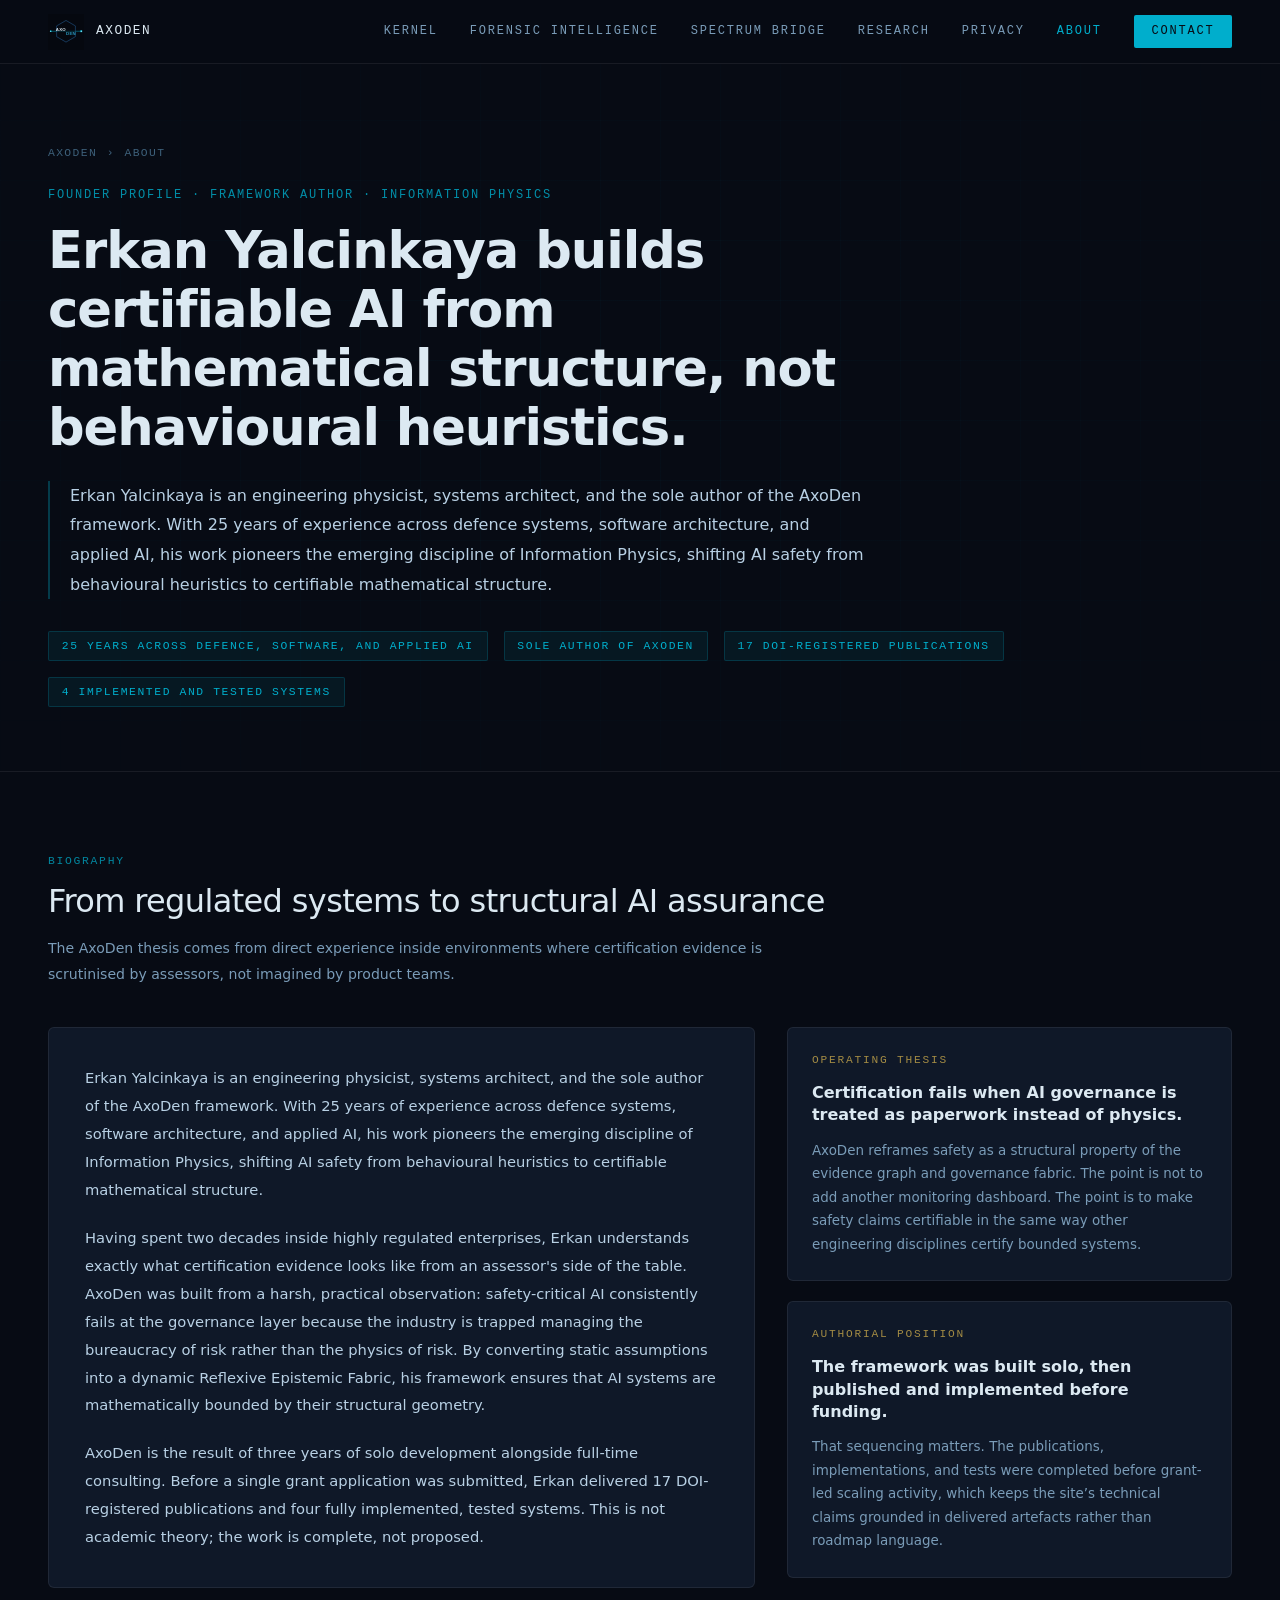
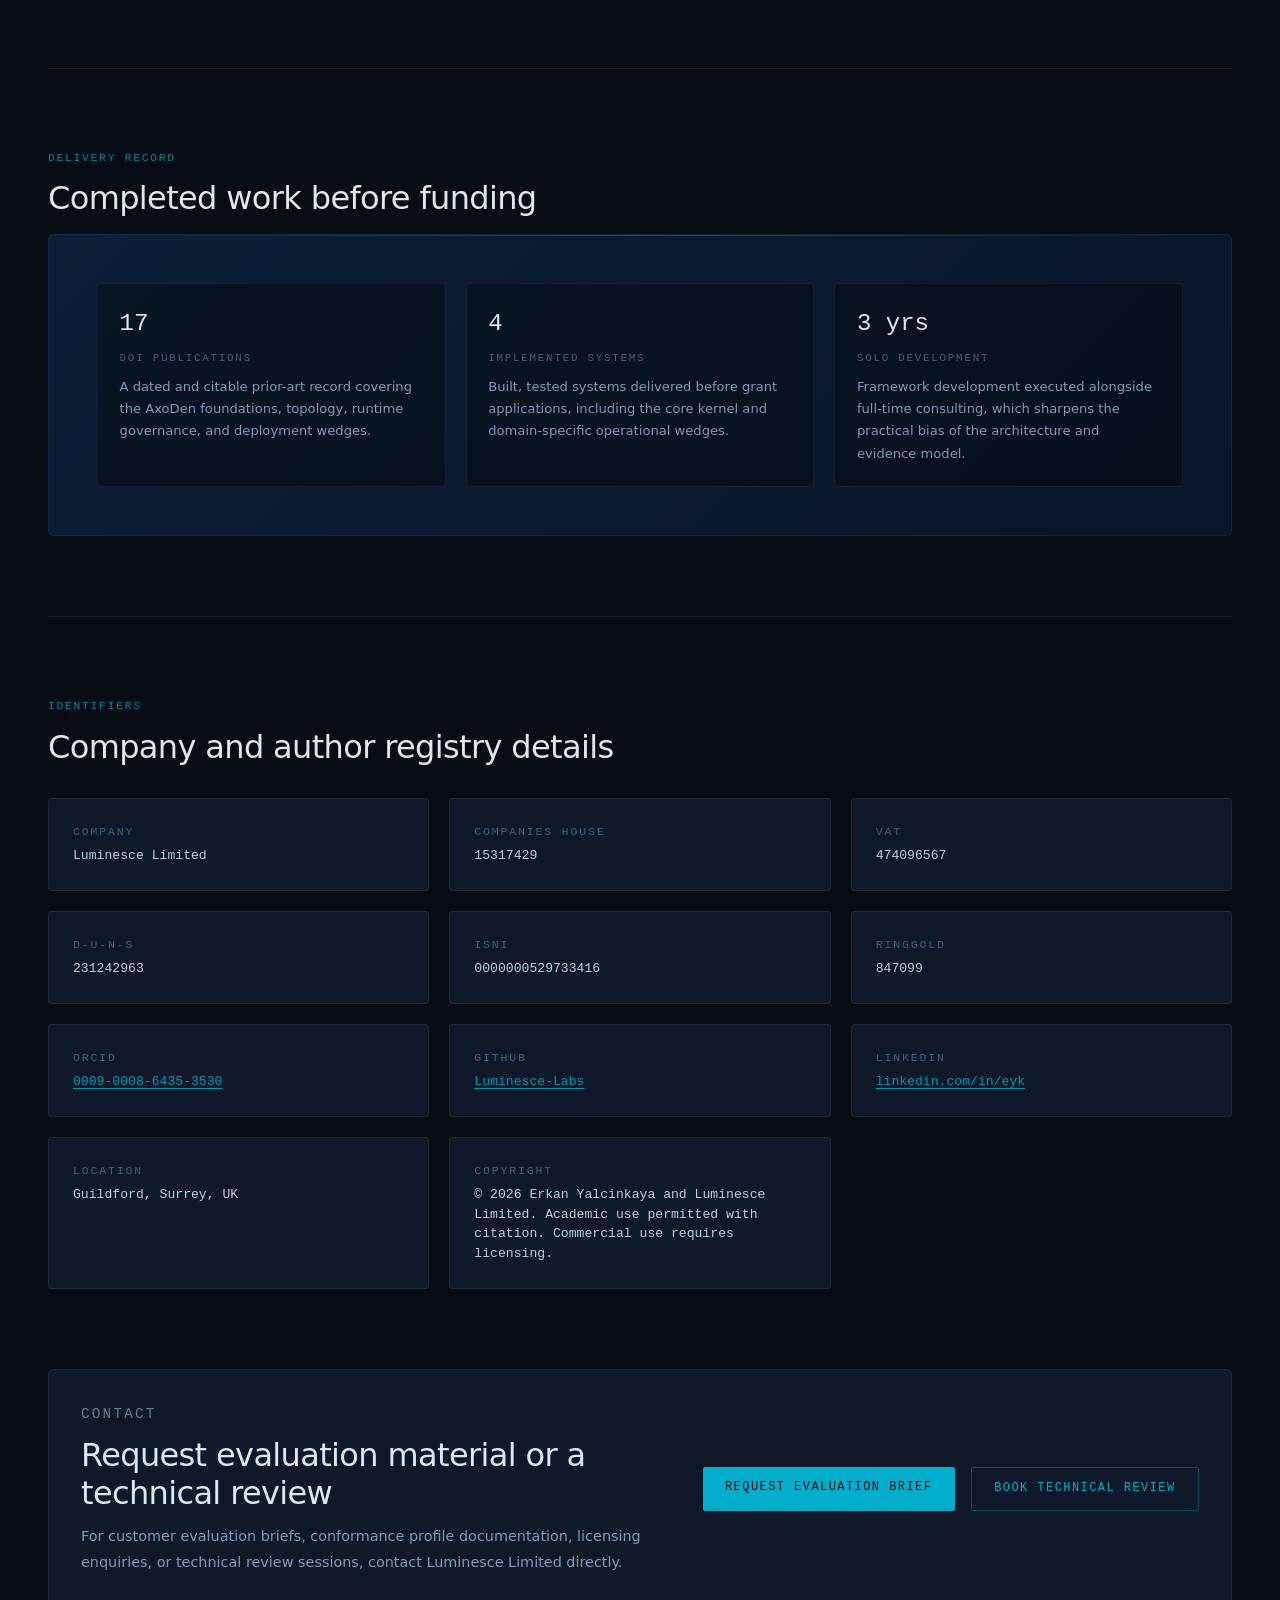
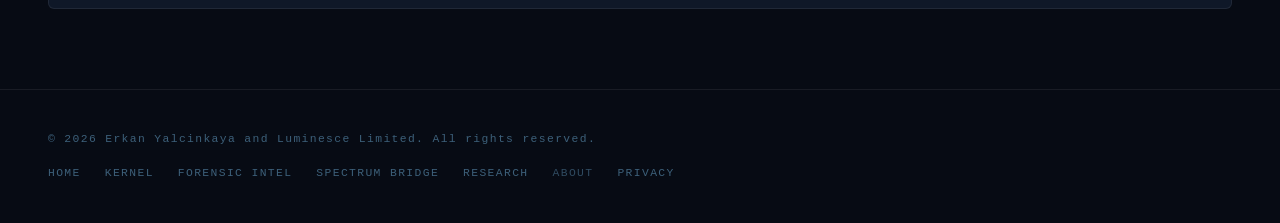
==== about.html @ 80a2d855 "Add ABOUT tab and update contract" ====
<!DOCTYPE html>
<html lang="en">
<head>
<meta charset="UTF-8">
<meta name="viewport" content="width=device-width, initial-scale=1.0">
<title>About Erkan Yalcinkaya | AxoDen | Luminesce Limited</title>
<meta name="description" content="About Erkan Yalcinkaya, engineering physicist, systems architect, and sole author of the AxoDen framework.">
<link rel="icon" type="image/png" href="favicon-32.png">
<style>
/* Using system stacks to avoid broken asset references in the static deploy. */

*,*::before,*::after{box-sizing:border-box;margin:0;padding:0}
html{scroll-behavior:smooth}
body{background:#070b14;color:#b8d0e4;font-family:'Geist',system-ui,sans-serif;font-size:16px;line-height:1.6;-webkit-font-smoothing:antialiased}
a{color:inherit;text-decoration:none}
:root{
  --bg:#070b14;--bg-card:#0f1828;--bg-rule:rgba(255,255,255,0.07);
  --cyan:#00aecc;--cyan-b:#00d4f5;--gold:#c8a84b;
  --text-h:#dce9f2;--text-b:#b8d0e4;--text-m:#7a9cb8;--text-d:#3d607a;
  --mono:'DM Mono',monospace;--serif:'Syne',system-ui,sans-serif;
  --max:1280px;--pad:clamp(1.5rem,4vw,3rem);
}
header{position:fixed;top:0;left:0;right:0;z-index:100;background:rgba(7,11,20,0.92);backdrop-filter:blur(12px);border-bottom:1px solid var(--bg-rule);height:64px;display:flex;align-items:center;padding:0 var(--pad)}
.header-inner{max-width:var(--max);width:100%;margin:0 auto;display:flex;align-items:center;justify-content:space-between}
.logo-link{display:flex;align-items:center;gap:0.75rem}
.logo-name{font-family:var(--mono);font-size:0.8rem;font-weight:500;letter-spacing:0.12em;text-transform:uppercase;color:var(--text-h)}
nav{display:flex;align-items:center;gap:2rem}
.nav-link{font-family:var(--mono);font-size:0.75rem;letter-spacing:0.15em;text-transform:uppercase;color:var(--text-m);transition:color 0.2s}
.nav-link:hover,.nav-link.active{color:var(--cyan)}
.nav-cta{font-family:var(--mono);font-size:0.75rem;letter-spacing:0.15em;text-transform:uppercase;color:var(--bg);background:var(--cyan);border-radius:2px;padding:0.45rem 1.1rem;transition:background 0.2s}
.nav-cta:hover{background:var(--cyan-b)}
.page-hero{padding:calc(64px + 5rem) var(--pad) 4rem;background:#070b14;position:relative;overflow:hidden;border-bottom:1px solid var(--bg-rule)}
.page-hero-grid{position:absolute;inset:0;background-image:linear-gradient(rgba(0,174,204,0.03) 1px,transparent 1px),linear-gradient(90deg,rgba(0,174,204,0.03) 1px,transparent 1px);background-size:60px 60px;mask-image:radial-gradient(ellipse 80% 80% at 50% 50%,black,transparent);z-index:0}
.page-hero-inner{max-width:var(--max);margin:0 auto;position:relative;z-index:1}
.breadcrumb{font-family:var(--mono);font-size:0.71rem;letter-spacing:0.12em;text-transform:uppercase;color:var(--text-d);margin-bottom:1.5rem;display:flex;align-items:center;gap:0.6rem}
.breadcrumb a{color:var(--text-d);transition:color 0.2s}
.breadcrumb a:hover{color:var(--cyan)}
.page-eyebrow{font-family:var(--mono);font-size:0.75rem;letter-spacing:0.15em;text-transform:uppercase;color:var(--cyan);opacity:0.8;margin-bottom:1rem}
.page-h1{letter-spacing:-0.02em;font-family:var(--serif);font-size:clamp(2.2rem,4vw,3.5rem);font-weight:700;color:var(--text-h);line-height:1.15;margin-bottom:1.5rem;max-width:900px}
.page-lead{font-size:1rem;line-height:1.85;color:var(--text-b);max-width:820px;margin-bottom:2rem;border-left:2px solid rgba(0,174,204,0.3);padding-left:1.25rem}
.page-meta-row{display:flex;align-items:center;gap:1rem;flex-wrap:wrap}
.page-badge{font-family:var(--mono);font-size:0.71rem;letter-spacing:0.14em;text-transform:uppercase;padding:0.3rem 0.8rem;border-radius:2px;border:1px solid;background:rgba(0,174,204,0.08);color:var(--cyan);border-color:rgba(0,174,204,0.2)}
.content-wrap{max-width:var(--max);margin:0 auto;padding:0 var(--pad)}
.section{padding:5rem 0}
.section-label{font-family:var(--mono);font-size:0.71rem;letter-spacing:0.15em;text-transform:uppercase;color:var(--cyan);opacity:0.75;margin-bottom:0.75rem}
.section-h2{letter-spacing:-0.02em;font-family:var(--serif);font-size:clamp(1.6rem,2.5vw,2.4rem);font-weight:400;color:var(--text-h);line-height:1.2;margin-bottom:1rem}
.section-sub{font-size:0.88rem;line-height:1.8;color:var(--text-m);max-width:760px;margin-bottom:2.5rem}
.divider{border:none;border-top:1px solid var(--bg-rule);margin:0}
.about-grid{display:grid;grid-template-columns:minmax(0,1.35fr) minmax(320px,0.85fr);gap:2rem;align-items:start}
.essay-card,.signal-card,.contact-band{background:var(--bg-card);border:1px solid var(--bg-rule);border-radius:6px}
.essay-card{padding:2.25rem}
.essay-card p{font-size:0.92rem;line-height:1.9;color:var(--text-b);margin-bottom:1.25rem}
.essay-card p:last-child{margin-bottom:0}
.signal-stack{display:flex;flex-direction:column;gap:1.25rem}
.signal-card{padding:1.5rem}
.signal-label{font-family:var(--mono);font-size:0.7rem;letter-spacing:0.16em;text-transform:uppercase;color:var(--gold);opacity:0.8;margin-bottom:0.75rem}
.signal-title{font-size:1rem;font-weight:600;color:var(--text-h);margin-bottom:0.75rem;line-height:1.4}
.signal-body{font-size:0.84rem;line-height:1.75;color:var(--text-m)}
.proof-band{background:linear-gradient(135deg,#0d1e36,#091528);border:1px solid rgba(0,174,204,0.12);border-radius:6px;padding:3rem;position:relative;overflow:hidden}
.proof-band::before{content:'';position:absolute;top:0;left:0;right:0;height:1px;background:linear-gradient(90deg,transparent,rgba(0,174,204,0.4),transparent)}
.proof-grid{display:grid;grid-template-columns:repeat(3,1fr);gap:1.25rem}
.proof-card{background:rgba(7,11,20,0.55);border:1px solid rgba(255,255,255,0.06);border-radius:4px;padding:1.35rem}
.proof-value{font-family:var(--mono);font-size:1.5rem;color:var(--text-h);margin-bottom:0.4rem}
.proof-label{font-family:var(--mono);font-size:0.68rem;letter-spacing:0.16em;text-transform:uppercase;color:var(--text-d);margin-bottom:0.5rem}
.proof-copy{font-size:0.82rem;line-height:1.7;color:var(--text-m)}
.id-grid{display:grid;grid-template-columns:repeat(3,1fr);gap:1.25rem;margin-top:2rem}
.id-card{background:var(--bg-card);border:1px solid var(--bg-rule);border-radius:4px;padding:1.5rem}
.id-label{font-family:var(--mono);font-size:0.72rem;letter-spacing:0.16em;text-transform:uppercase;color:var(--text-d);margin-bottom:0.3rem}
.id-val{font-family:var(--mono);font-size:0.82rem;color:var(--text-b);line-height:1.5}
.id-val a{color:var(--cyan);text-decoration:underline;text-underline-offset:3px;opacity:0.85}
.contact-band{padding:2rem;display:grid;grid-template-columns:1fr auto;gap:2rem;align-items:center}
.contact-band p{font-size:0.9rem;line-height:1.8;color:var(--text-m)}
.contact-actions{display:flex;gap:1rem;flex-wrap:wrap;justify-content:flex-end}
.btn-primary,.btn-outline{font-family:var(--mono);font-size:0.75rem;letter-spacing:0.12em;text-transform:uppercase;border-radius:2px;padding:0.7rem 1.4rem;display:inline-block;transition:background 0.2s,border-color 0.2s,color 0.2s}
.btn-primary{color:var(--bg);background:var(--cyan)}
.btn-primary:hover{background:var(--cyan-b)}
.btn-outline{color:var(--cyan);border:1px solid rgba(0,174,204,0.35)}
.btn-outline:hover{border-color:var(--cyan)}
.reveal{opacity:1;transform:none;transition:opacity 0.55s ease,transform 0.55s ease}
.reveal.will-animate{opacity:0;transform:translateY(16px)}
.reveal.visible{opacity:1;transform:none}
.no-js .reveal{opacity:1;transform:none}
footer{border-top:1px solid var(--bg-rule);padding:2.5rem var(--pad)}
.footer-inner{max-width:var(--max);margin:0 auto;display:flex;align-items:center;justify-content:space-between;gap:1rem;flex-wrap:wrap}
.footer-copy{font-family:var(--mono);font-size:0.71rem;letter-spacing:0.12em;color:var(--text-d)}
.footer-links{display:flex;gap:1.5rem;flex-wrap:wrap}
.footer-link{font-family:var(--mono);font-size:0.71rem;letter-spacing:0.12em;text-transform:uppercase;color:var(--text-d);transition:color 0.2s}
.footer-link:hover{color:var(--cyan)}
@media(max-width:900px){
  nav{display:none}
  .about-grid,.proof-grid,.contact-band{grid-template-columns:1fr}
  .contact-actions{justify-content:flex-start}
  .id-grid{grid-template-columns:1fr 1fr}
}
@media(max-width:600px){
  .id-grid{grid-template-columns:1fr}
}
</style>
</head>
<body>
<header>
  <div class="header-inner">
    <a href="index.html" class="logo-link">
      <svg xmlns="http://www.w3.org/2000/svg" viewBox="0 0 400 400" width="36" height="36" style="flex-shrink:0"><defs><filter id="ng" x="-120%" y="-120%" width="340%" height="340%"><feGaussianBlur stdDeviation="5" result="blur"/><feMerge><feMergeNode in="blur"/><feMergeNode in="SourceGraphic"/></feMerge></filter></defs><rect width="400" height="400" fill="#05080F"/><polygon points="200,72 304,132 304,252 200,312 96,252 96,132" fill="none" stroke="#1A4570" stroke-width="7" stroke-linejoin="round"/><polygon points="200,72 304,132 304,252 200,312 96,252 96,132" fill="none" stroke="#2E6FA0" stroke-width="1.5" stroke-linejoin="round"/><line x1="30" y1="192" x2="370" y2="192" stroke="#00AECC" stroke-width="2.5"/><line x1="30" y1="192" x2="92" y2="192" stroke="#00D4F5" stroke-width="2.5"/><line x1="308" y1="192" x2="370" y2="192" stroke="#00D4F5" stroke-width="2.5"/><circle cx="30" cy="192" r="9" fill="#00AECC" filter="url(#ng)"/><circle cx="30" cy="192" r="5.5" fill="#E0F5FF"/><rect x="361" y="183" width="18" height="18" fill="#00AECC" filter="url(#ng)"/><rect x="365" y="187" width="10" height="10" fill="#E0F5FF"/><text x="200" y="184" text-anchor="end" font-family="Arial Narrow,Arial,sans-serif" font-weight="700" font-size="48" letter-spacing="3" fill="#DCE9F2">AXO</text><text x="200" y="234" text-anchor="start" font-family="Arial Narrow,Arial,sans-serif" font-weight="700" font-size="48" letter-spacing="3" fill="#2A9DC4">DEN</text></svg>
      <span class="logo-name">AxoDen</span>
    </a>
    <nav>
      <a href="kernel.html" class="nav-link">Kernel</a>
      <a href="forensic-intelligence.html" class="nav-link">Forensic Intelligence</a>
      <a href="spectrum-bridge.html" class="nav-link">Spectrum Bridge</a>
      <a href="research.html" class="nav-link">Research</a>
      <a href="privacy.html" class="nav-link">Privacy</a>
      <a href="about.html" class="nav-link active">About</a>
      <a href="index.html#contact" class="nav-cta">Contact</a>
    </nav>
  </div>
</header>

<div class="page-hero">
  <div class="page-hero-grid"></div>
  <div class="page-hero-inner">
    <div class="breadcrumb"><a href="index.html">AxoDen</a><span>&rsaquo;</span><span>About</span></div>
    <p class="page-eyebrow">Founder profile &middot; Framework author &middot; Information Physics</p>
    <h1 class="page-h1">Erkan Yalcinkaya builds certifiable AI from mathematical structure, not behavioural heuristics.</h1>
    <p class="page-lead">Erkan Yalcinkaya is an engineering physicist, systems architect, and the sole author of the AxoDen framework. With 25 years of experience across defence systems, software architecture, and applied AI, his work pioneers the emerging discipline of Information Physics, shifting AI safety from behavioural heuristics to certifiable mathematical structure.</p>
    <div class="page-meta-row">
      <span class="page-badge">25 years across defence, software, and applied AI</span>
      <span class="page-badge">Sole author of AxoDen</span>
      <span class="page-badge">17 DOI-registered publications</span>
      <span class="page-badge">4 implemented and tested systems</span>
    </div>
  </div>
</div>

<div class="content-wrap">

<section class="section">
  <div class="reveal">
    <p class="section-label">Biography</p>
    <h2 class="section-h2">From regulated systems to structural AI assurance</h2>
    <p class="section-sub">The AxoDen thesis comes from direct experience inside environments where certification evidence is scrutinised by assessors, not imagined by product teams.</p>
  </div>
  <div class="about-grid">
    <div class="essay-card reveal">
      <p>Erkan Yalcinkaya is an engineering physicist, systems architect, and the sole author of the AxoDen framework. With 25 years of experience across defence systems, software architecture, and applied AI, his work pioneers the emerging discipline of Information Physics, shifting AI safety from behavioural heuristics to certifiable mathematical structure.</p>
      <p>Having spent two decades inside highly regulated enterprises, Erkan understands exactly what certification evidence looks like from an assessor's side of the table. AxoDen was built from a harsh, practical observation: safety-critical AI consistently fails at the governance layer because the industry is trapped managing the bureaucracy of risk rather than the physics of risk. By converting static assumptions into a dynamic Reflexive Epistemic Fabric, his framework ensures that AI systems are mathematically bounded by their structural geometry.</p>
      <p>AxoDen is the result of three years of solo development alongside full-time consulting. Before a single grant application was submitted, Erkan delivered 17 DOI-registered publications and four fully implemented, tested systems. This is not academic theory; the work is complete, not proposed.</p>
    </div>
    <div class="signal-stack">
      <div class="signal-card reveal">
        <p class="signal-label">Operating thesis</p>
        <p class="signal-title">Certification fails when AI governance is treated as paperwork instead of physics.</p>
        <p class="signal-body">AxoDen reframes safety as a structural property of the evidence graph and governance fabric. The point is not to add another monitoring dashboard. The point is to make safety claims certifiable in the same way other engineering disciplines certify bounded systems.</p>
      </div>
      <div class="signal-card reveal">
        <p class="signal-label">Authorial position</p>
        <p class="signal-title">The framework was built solo, then published and implemented before funding.</p>
        <p class="signal-body">That sequencing matters. The publications, implementations, and tests were completed before grant-led scaling activity, which keeps the site’s technical claims grounded in delivered artefacts rather than roadmap language.</p>
      </div>
    </div>
  </div>
</section>
<hr class="divider">

<section class="section">
  <div class="reveal">
    <p class="section-label">Delivery record</p>
    <h2 class="section-h2">Completed work before funding</h2>
  </div>
  <div class="proof-band reveal">
    <div class="proof-grid">
      <div class="proof-card">
        <p class="proof-value">17</p>
        <p class="proof-label">DOI publications</p>
        <p class="proof-copy">A dated and citable prior-art record covering the AxoDen foundations, topology, runtime governance, and deployment wedges.</p>
      </div>
      <div class="proof-card">
        <p class="proof-value">4</p>
        <p class="proof-label">Implemented systems</p>
        <p class="proof-copy">Built, tested systems delivered before grant applications, including the core kernel and domain-specific operational wedges.</p>
      </div>
      <div class="proof-card">
        <p class="proof-value">3 yrs</p>
        <p class="proof-label">Solo development</p>
        <p class="proof-copy">Framework development executed alongside full-time consulting, which sharpens the practical bias of the architecture and evidence model.</p>
      </div>
    </div>
  </div>
</section>
<hr class="divider">

<section class="section">
  <div class="reveal">
    <p class="section-label">Identifiers</p>
    <h2 class="section-h2">Company and author registry details</h2>
  </div>
  <div class="id-grid">
    <div class="id-card reveal"><p class="id-label">Company</p><p class="id-val">Luminesce Limited</p></div>
    <div class="id-card reveal"><p class="id-label">Companies House</p><p class="id-val">15317429</p></div>
    <div class="id-card reveal"><p class="id-label">VAT</p><p class="id-val">474096567</p></div>
    <div class="id-card reveal"><p class="id-label">D-U-N-S</p><p class="id-val">231242963</p></div>
    <div class="id-card reveal"><p class="id-label">ISNI</p><p class="id-val">0000000529733416</p></div>
    <div class="id-card reveal"><p class="id-label">Ringgold</p><p class="id-val">847099</p></div>
    <div class="id-card reveal"><p class="id-label">ORCID</p><p class="id-val"><a href="https://orcid.org/0009-0008-6435-3530" target="_blank">0009-0008-6435-3530</a></p></div>
    <div class="id-card reveal"><p class="id-label">GitHub</p><p class="id-val"><a href="https://github.com/Luminesce-Labs" target="_blank">Luminesce-Labs</a></p></div>
    <div class="id-card reveal"><p class="id-label">LinkedIn</p><p class="id-val"><a href="https://www.linkedin.com/in/eyk/" target="_blank">linkedin.com/in/eyk</a></p></div>
    <div class="id-card reveal"><p class="id-label">Location</p><p class="id-val">Guildford, Surrey, UK</p></div>
    <div class="id-card reveal"><p class="id-label">Copyright</p><p class="id-val">&copy; 2026 Erkan Yalcinkaya and Luminesce Limited. Academic use permitted with citation. Commercial use requires licensing.</p></div>
  </div>
</section>

<section class="section" style="padding-top:0">
  <div class="contact-band reveal">
    <div>
      <p class="section-label" style="margin-bottom:0.5rem">Contact</p>
      <h2 class="section-h2" style="margin-bottom:0.75rem">Request evaluation material or a technical review</h2>
      <p>For customer evaluation briefs, conformance profile documentation, licensing enquiries, or technical review sessions, contact Luminesce Limited directly.</p>
    </div>
    <div class="contact-actions">
      <a href="mailto:contact@luminescelimited.com" class="btn-primary">Request evaluation brief</a>
      <a href="mailto:contact@luminescelimited.com" class="btn-outline">Book technical review</a>
    </div>
  </div>
</section>

</div>

<footer>
  <div class="footer-inner">
    <p class="footer-copy">&copy; 2026 Erkan Yalcinkaya and Luminesce Limited. All rights reserved.</p>
    <div class="footer-links">
      <a href="index.html" class="footer-link">Home</a>
      <a href="kernel.html" class="footer-link">Kernel</a>
      <a href="forensic-intelligence.html" class="footer-link">Forensic Intel</a>
      <a href="spectrum-bridge.html" class="footer-link">Spectrum Bridge</a>
      <a href="research.html" class="footer-link">Research</a>
      <span class="footer-link" style="cursor:default;opacity:0.75">About</span>
      <a href="privacy.html" class="footer-link">Privacy</a>
    </div>
  </div>
</footer>
<script>
const revealEls = document.querySelectorAll('.reveal');
const io = new IntersectionObserver((entries) => {
  entries.forEach(e => {
    if (e.isIntersecting) {
      e.target.classList.remove('will-animate');
      io.unobserve(e.target);
    }
  });
}, { threshold: 0.04, rootMargin: '0px 0px -30px 0px' });
revealEls.forEach(el => {
  const rect = el.getBoundingClientRect();
  if (rect.top > window.innerHeight) {
    el.classList.add('will-animate');
    io.observe(el);
  }
});
</script>
</body>
</html>
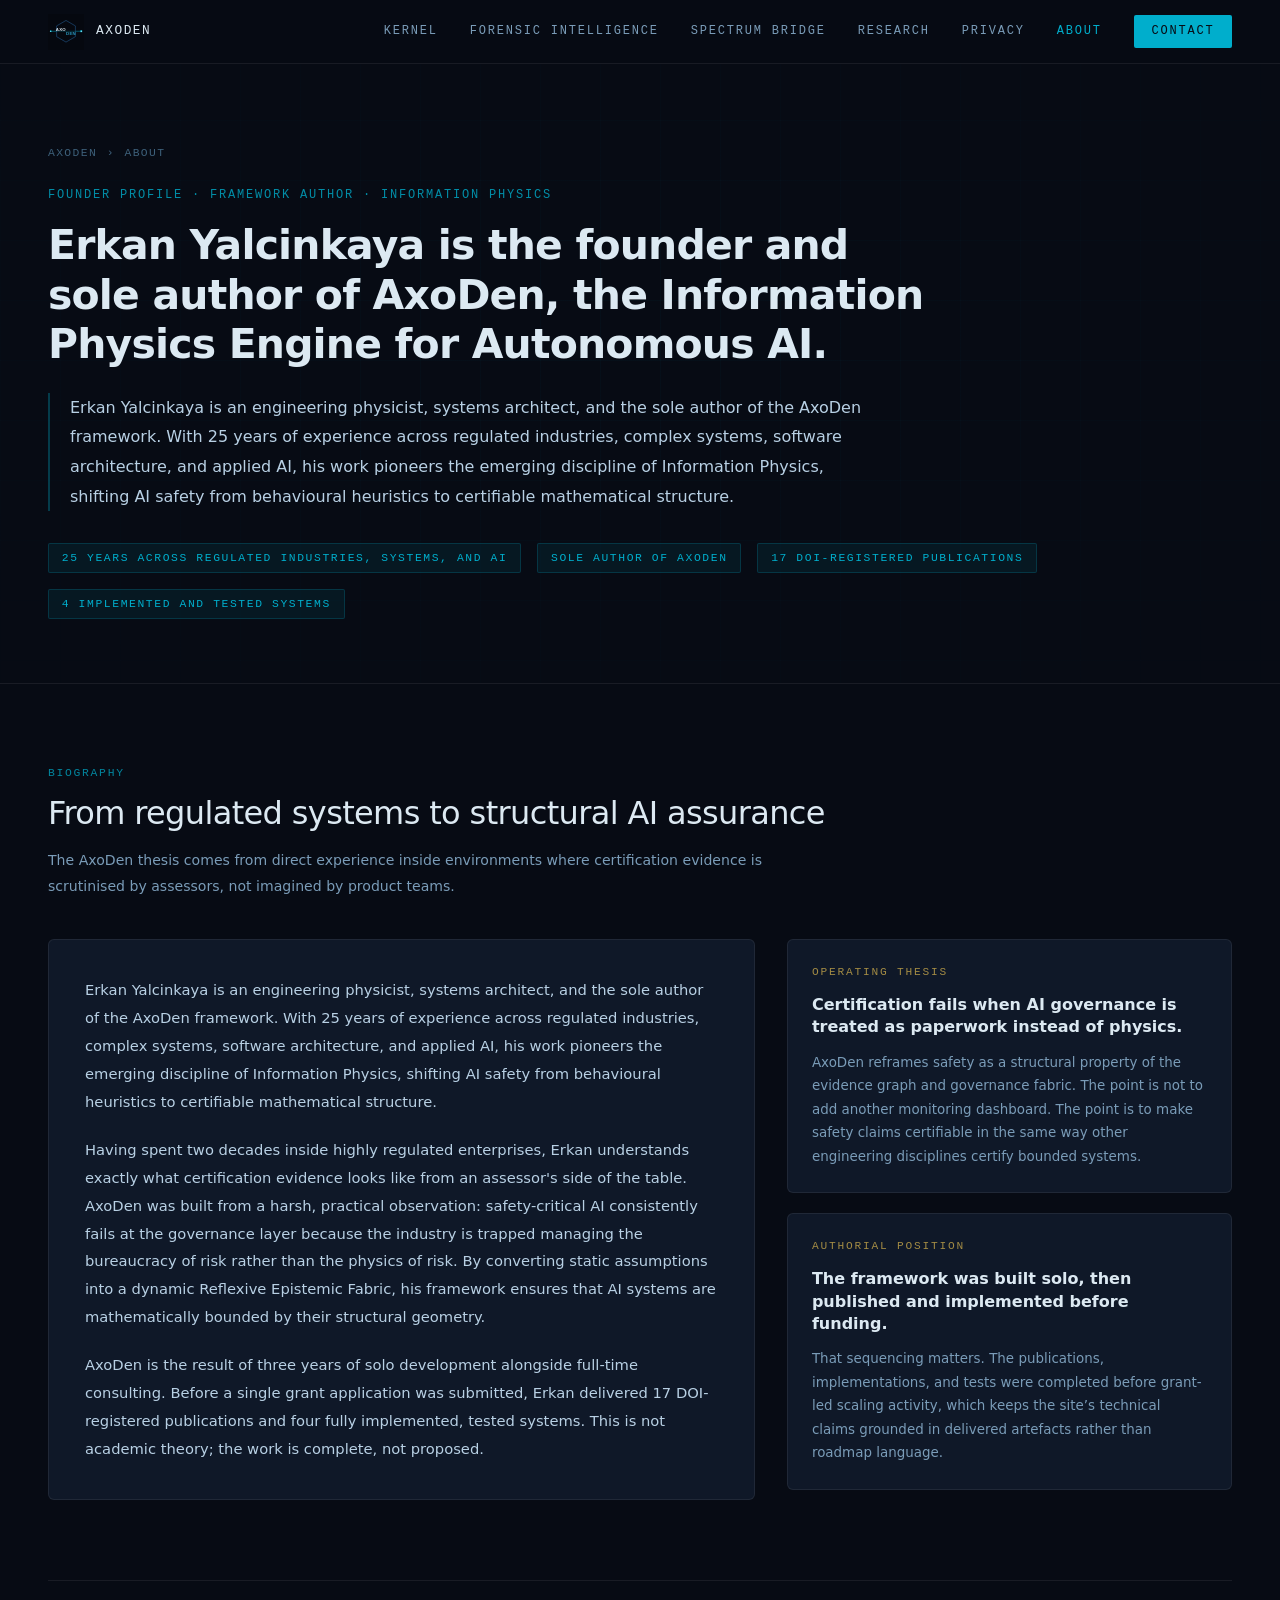
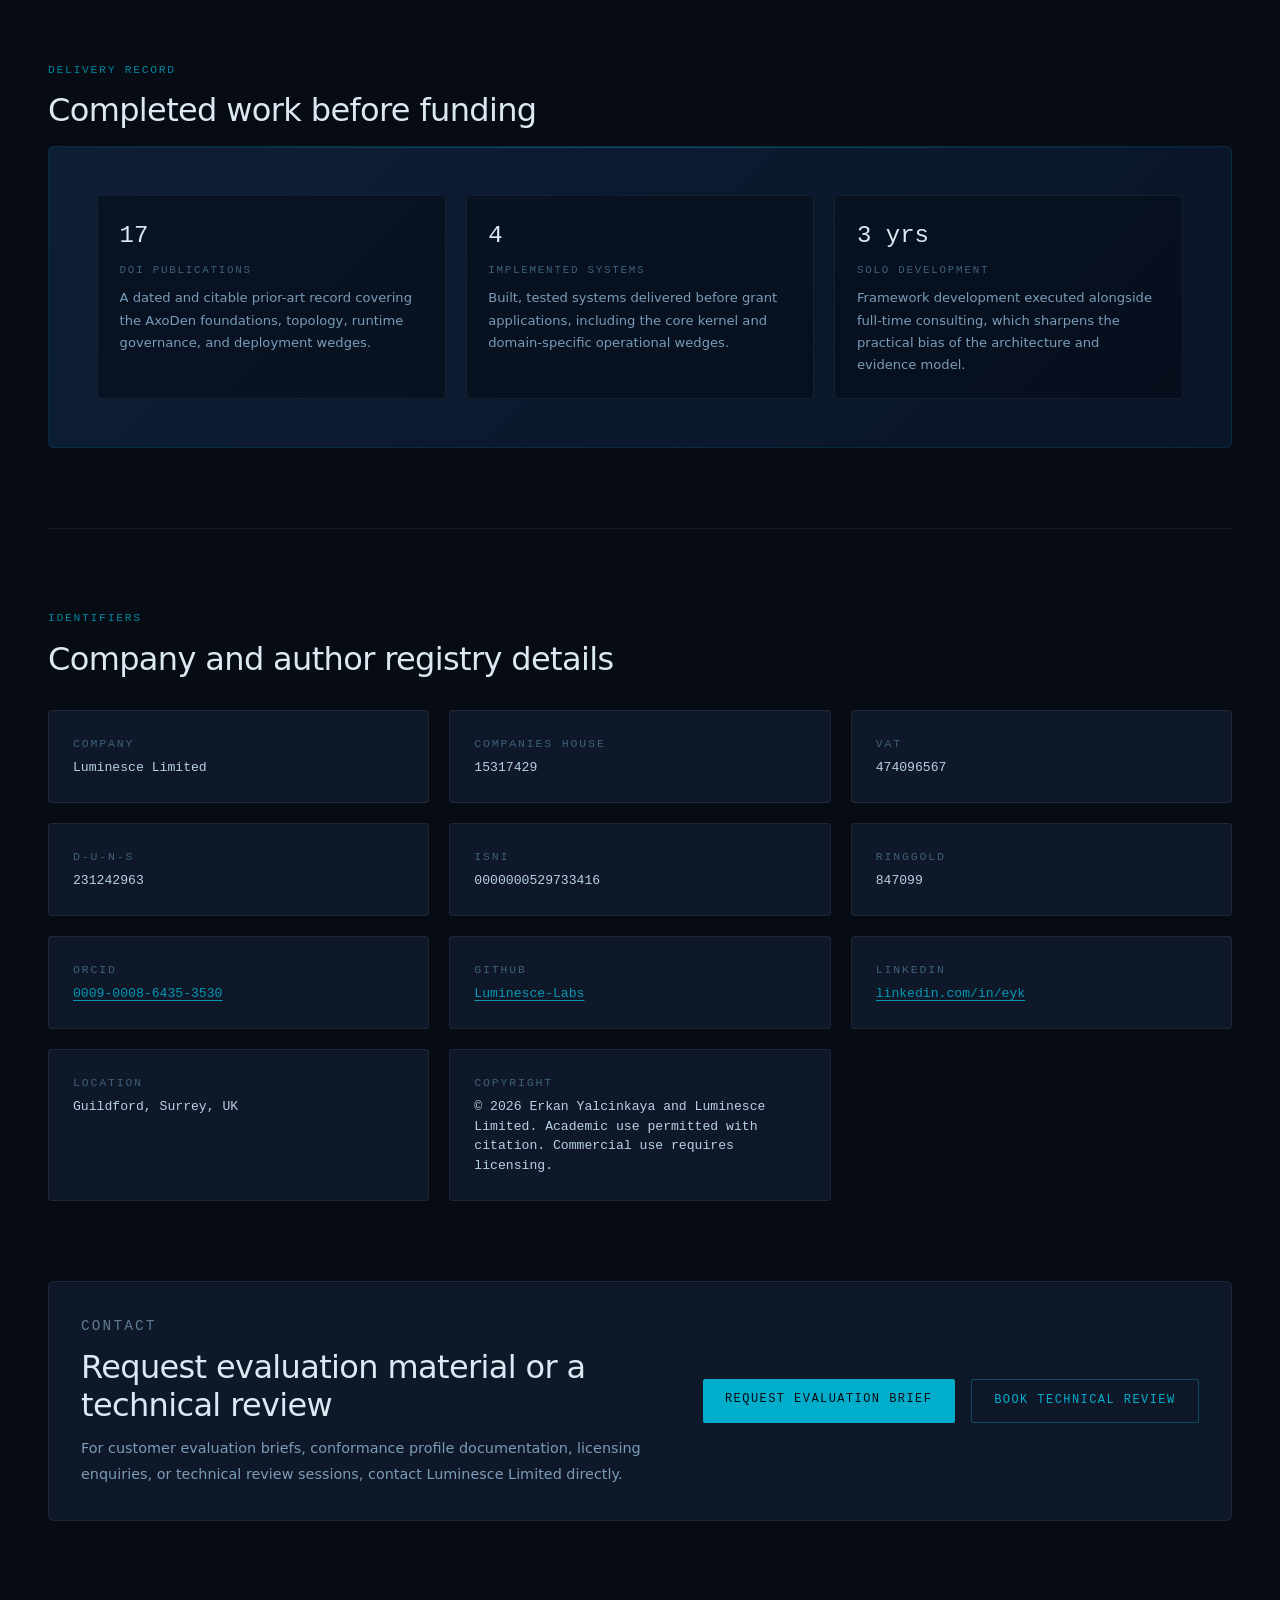
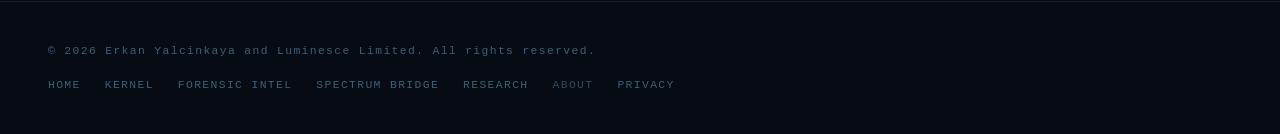
==== commit 1531e6da: "Adjust AxoDen about heading" ====
--- a/about.html
+++ b/about.html
@@ -36,7 +36,7 @@
 .breadcrumb a{color:var(--text-d);transition:color 0.2s}
 .breadcrumb a:hover{color:var(--cyan)}
 .page-eyebrow{font-family:var(--mono);font-size:0.75rem;letter-spacing:0.15em;text-transform:uppercase;color:var(--cyan);opacity:0.8;margin-bottom:1rem}
-.page-h1{letter-spacing:-0.02em;font-family:var(--serif);font-size:clamp(2.2rem,4vw,3.5rem);font-weight:700;color:var(--text-h);line-height:1.15;margin-bottom:1.5rem;max-width:900px}
+.page-h1{letter-spacing:-0.02em;font-family:var(--serif);font-size:clamp(1.8rem,3.2vw,2.8rem);font-weight:700;color:var(--text-h);line-height:1.2;margin-bottom:1.5rem;max-width:900px}
 .page-lead{font-size:1rem;line-height:1.85;color:var(--text-b);max-width:820px;margin-bottom:2rem;border-left:2px solid rgba(0,174,204,0.3);padding-left:1.25rem}
 .page-meta-row{display:flex;align-items:center;gap:1rem;flex-wrap:wrap}
 .page-badge{font-family:var(--mono);font-size:0.71rem;letter-spacing:0.14em;text-transform:uppercase;padding:0.3rem 0.8rem;border-radius:2px;border:1px solid;background:rgba(0,174,204,0.08);color:var(--cyan);border-color:rgba(0,174,204,0.2)}
@@ -121,10 +121,10 @@
   <div class="page-hero-inner">
     <div class="breadcrumb"><a href="index.html">AxoDen</a><span>&rsaquo;</span><span>About</span></div>
     <p class="page-eyebrow">Founder profile &middot; Framework author &middot; Information Physics</p>
-    <h1 class="page-h1">Erkan Yalcinkaya builds certifiable AI from mathematical structure, not behavioural heuristics.</h1>
-    <p class="page-lead">Erkan Yalcinkaya is an engineering physicist, systems architect, and the sole author of the AxoDen framework. With 25 years of experience across defence systems, software architecture, and applied AI, his work pioneers the emerging discipline of Information Physics, shifting AI safety from behavioural heuristics to certifiable mathematical structure.</p>
+    <h1 class="page-h1">Erkan Yalcinkaya is the founder and sole author of AxoDen, the Information Physics Engine for Autonomous AI.</h1>
+    <p class="page-lead">Erkan Yalcinkaya is an engineering physicist, systems architect, and the sole author of the AxoDen framework. With 25 years of experience across regulated industries, complex systems, software architecture, and applied AI, his work pioneers the emerging discipline of Information Physics, shifting AI safety from behavioural heuristics to certifiable mathematical structure.</p>
     <div class="page-meta-row">
-      <span class="page-badge">25 years across defence, software, and applied AI</span>
+      <span class="page-badge">25 years across regulated industries, systems, and AI</span>
       <span class="page-badge">Sole author of AxoDen</span>
       <span class="page-badge">17 DOI-registered publications</span>
       <span class="page-badge">4 implemented and tested systems</span>
@@ -142,7 +142,7 @@
   </div>
   <div class="about-grid">
     <div class="essay-card reveal">
-      <p>Erkan Yalcinkaya is an engineering physicist, systems architect, and the sole author of the AxoDen framework. With 25 years of experience across defence systems, software architecture, and applied AI, his work pioneers the emerging discipline of Information Physics, shifting AI safety from behavioural heuristics to certifiable mathematical structure.</p>
+      <p>Erkan Yalcinkaya is an engineering physicist, systems architect, and the sole author of the AxoDen framework. With 25 years of experience across regulated industries, complex systems, software architecture, and applied AI, his work pioneers the emerging discipline of Information Physics, shifting AI safety from behavioural heuristics to certifiable mathematical structure.</p>
       <p>Having spent two decades inside highly regulated enterprises, Erkan understands exactly what certification evidence looks like from an assessor's side of the table. AxoDen was built from a harsh, practical observation: safety-critical AI consistently fails at the governance layer because the industry is trapped managing the bureaucracy of risk rather than the physics of risk. By converting static assumptions into a dynamic Reflexive Epistemic Fabric, his framework ensures that AI systems are mathematically bounded by their structural geometry.</p>
       <p>AxoDen is the result of three years of solo development alongside full-time consulting. Before a single grant application was submitted, Erkan delivered 17 DOI-registered publications and four fully implemented, tested systems. This is not academic theory; the work is complete, not proposed.</p>
     </div>
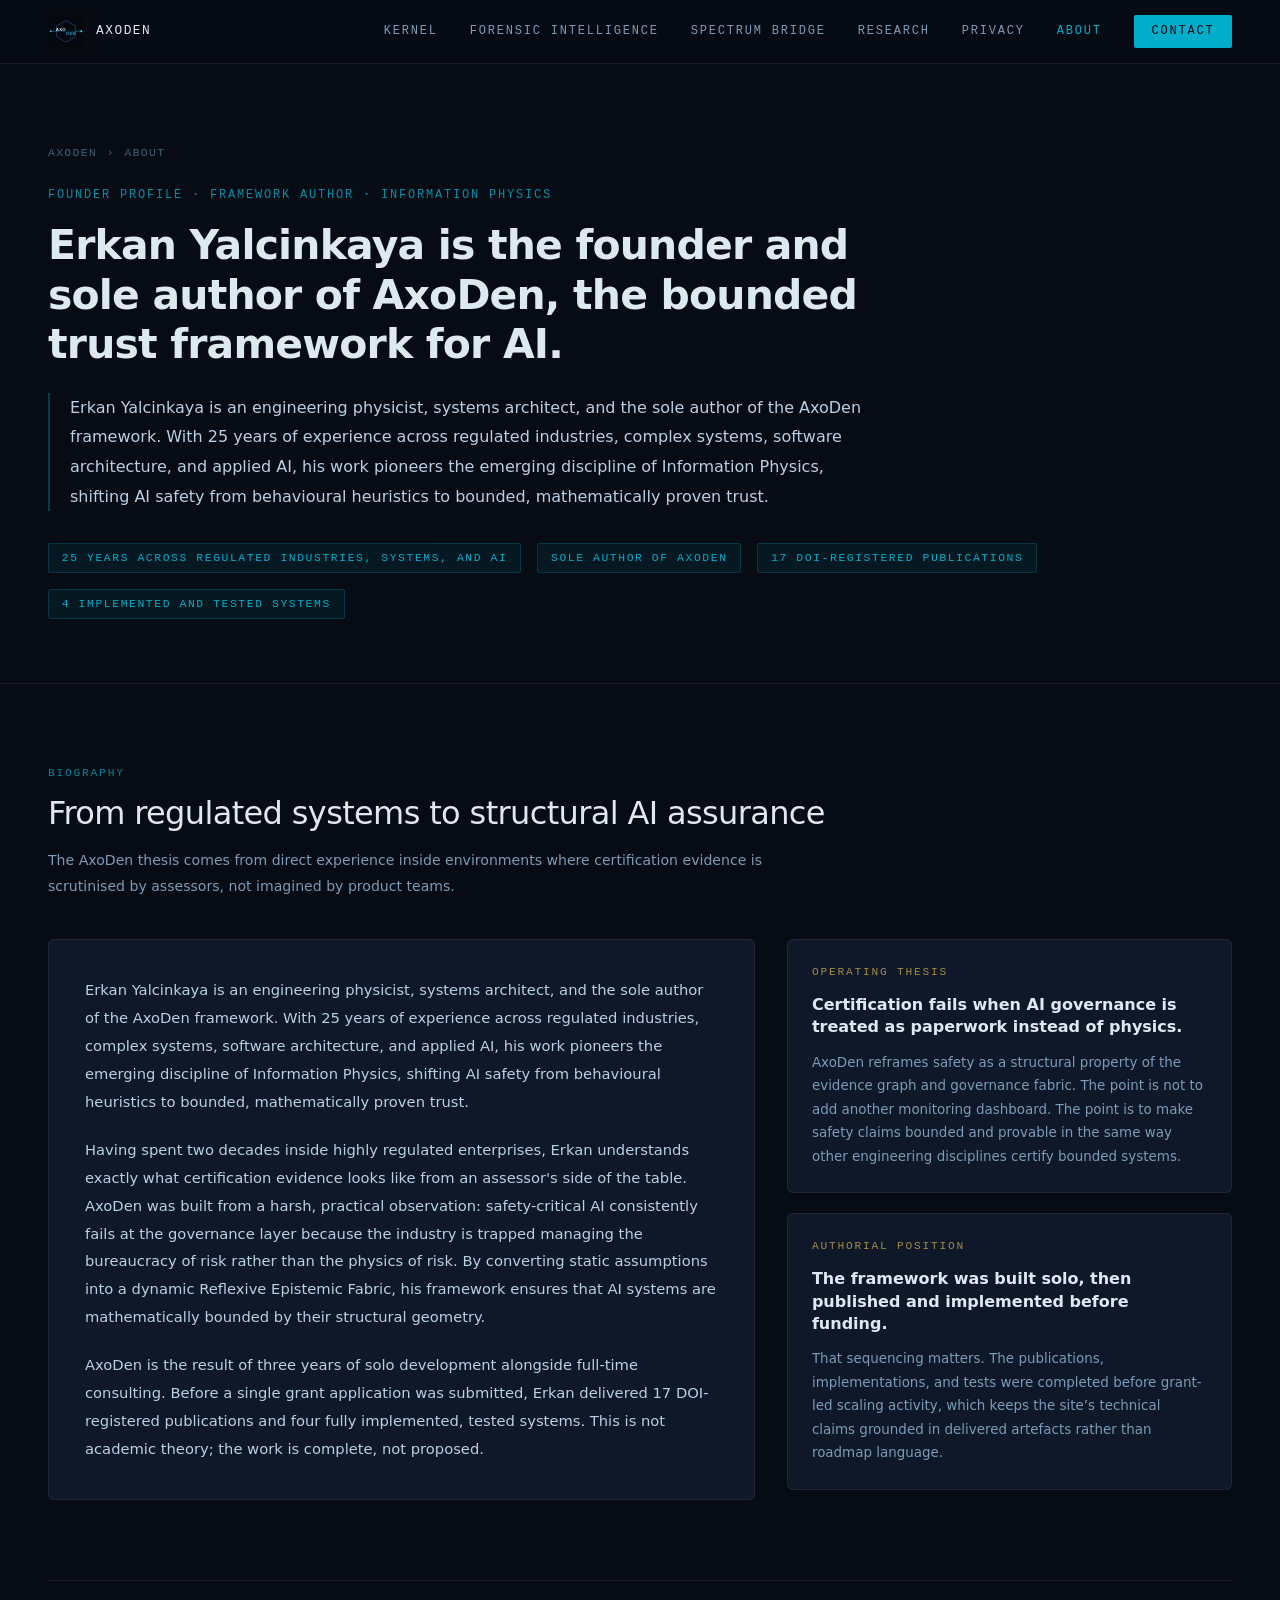
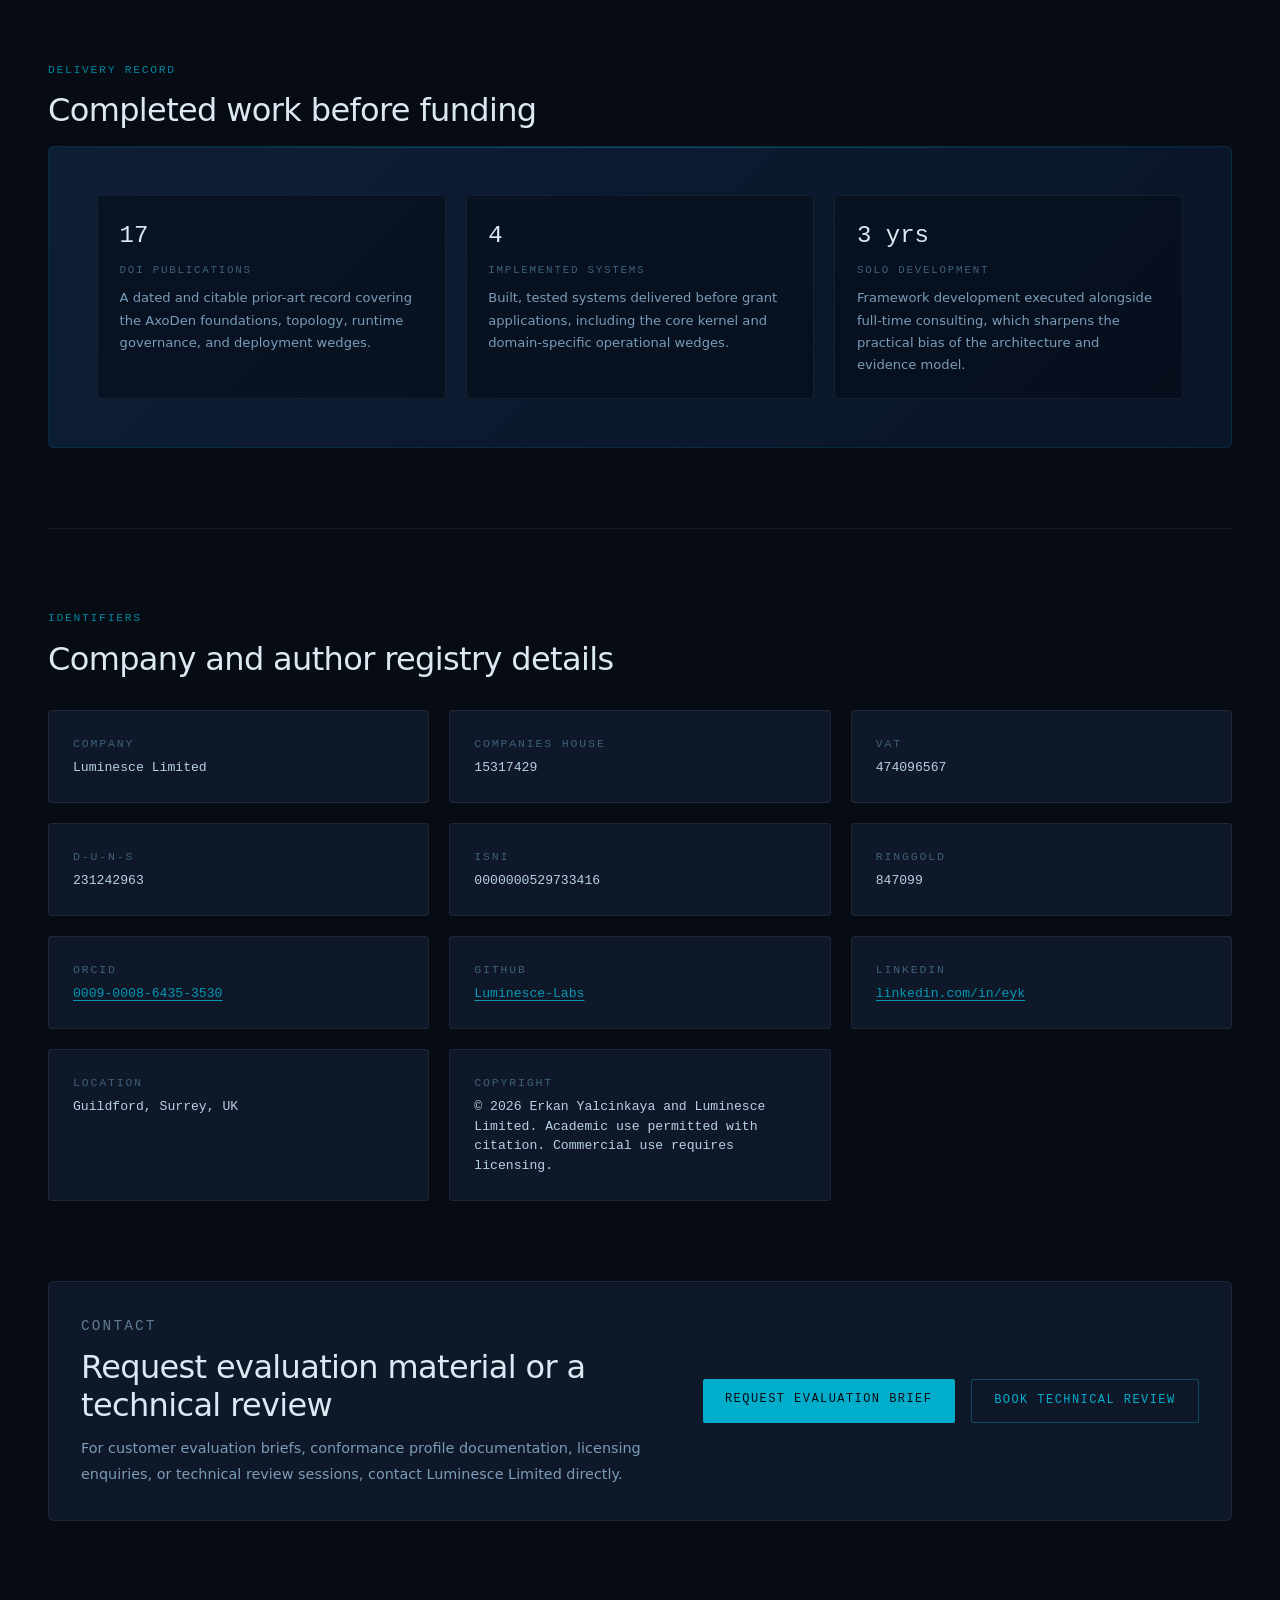
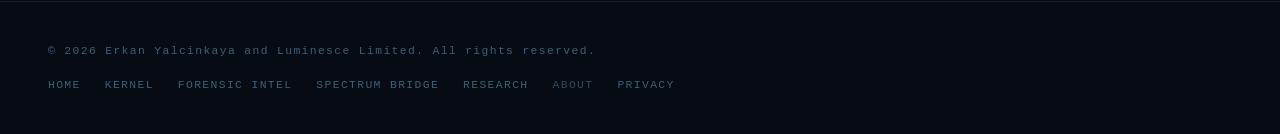
==== commit b2f68581: "Refine site messaging around bounded trust for AI" ====
--- a/about.html
+++ b/about.html
@@ -121,8 +121,8 @@
   <div class="page-hero-inner">
     <div class="breadcrumb"><a href="index.html">AxoDen</a><span>&rsaquo;</span><span>About</span></div>
     <p class="page-eyebrow">Founder profile &middot; Framework author &middot; Information Physics</p>
-    <h1 class="page-h1">Erkan Yalcinkaya is the founder and sole author of AxoDen, the Information Physics Engine for Autonomous AI.</h1>
-    <p class="page-lead">Erkan Yalcinkaya is an engineering physicist, systems architect, and the sole author of the AxoDen framework. With 25 years of experience across regulated industries, complex systems, software architecture, and applied AI, his work pioneers the emerging discipline of Information Physics, shifting AI safety from behavioural heuristics to certifiable mathematical structure.</p>
+    <h1 class="page-h1">Erkan Yalcinkaya is the founder and sole author of AxoDen, the bounded trust framework for AI.</h1>
+    <p class="page-lead">Erkan Yalcinkaya is an engineering physicist, systems architect, and the sole author of the AxoDen framework. With 25 years of experience across regulated industries, complex systems, software architecture, and applied AI, his work pioneers the emerging discipline of Information Physics, shifting AI safety from behavioural heuristics to bounded, mathematically proven trust.</p>
     <div class="page-meta-row">
       <span class="page-badge">25 years across regulated industries, systems, and AI</span>
       <span class="page-badge">Sole author of AxoDen</span>
@@ -142,7 +142,7 @@
   </div>
   <div class="about-grid">
     <div class="essay-card reveal">
-      <p>Erkan Yalcinkaya is an engineering physicist, systems architect, and the sole author of the AxoDen framework. With 25 years of experience across regulated industries, complex systems, software architecture, and applied AI, his work pioneers the emerging discipline of Information Physics, shifting AI safety from behavioural heuristics to certifiable mathematical structure.</p>
+      <p>Erkan Yalcinkaya is an engineering physicist, systems architect, and the sole author of the AxoDen framework. With 25 years of experience across regulated industries, complex systems, software architecture, and applied AI, his work pioneers the emerging discipline of Information Physics, shifting AI safety from behavioural heuristics to bounded, mathematically proven trust.</p>
       <p>Having spent two decades inside highly regulated enterprises, Erkan understands exactly what certification evidence looks like from an assessor's side of the table. AxoDen was built from a harsh, practical observation: safety-critical AI consistently fails at the governance layer because the industry is trapped managing the bureaucracy of risk rather than the physics of risk. By converting static assumptions into a dynamic Reflexive Epistemic Fabric, his framework ensures that AI systems are mathematically bounded by their structural geometry.</p>
       <p>AxoDen is the result of three years of solo development alongside full-time consulting. Before a single grant application was submitted, Erkan delivered 17 DOI-registered publications and four fully implemented, tested systems. This is not academic theory; the work is complete, not proposed.</p>
     </div>
@@ -150,7 +150,7 @@
       <div class="signal-card reveal">
         <p class="signal-label">Operating thesis</p>
         <p class="signal-title">Certification fails when AI governance is treated as paperwork instead of physics.</p>
-        <p class="signal-body">AxoDen reframes safety as a structural property of the evidence graph and governance fabric. The point is not to add another monitoring dashboard. The point is to make safety claims certifiable in the same way other engineering disciplines certify bounded systems.</p>
+        <p class="signal-body">AxoDen reframes safety as a structural property of the evidence graph and governance fabric. The point is not to add another monitoring dashboard. The point is to make safety claims bounded and provable in the same way other engineering disciplines certify bounded systems.</p>
       </div>
       <div class="signal-card reveal">
         <p class="signal-label">Authorial position</p>
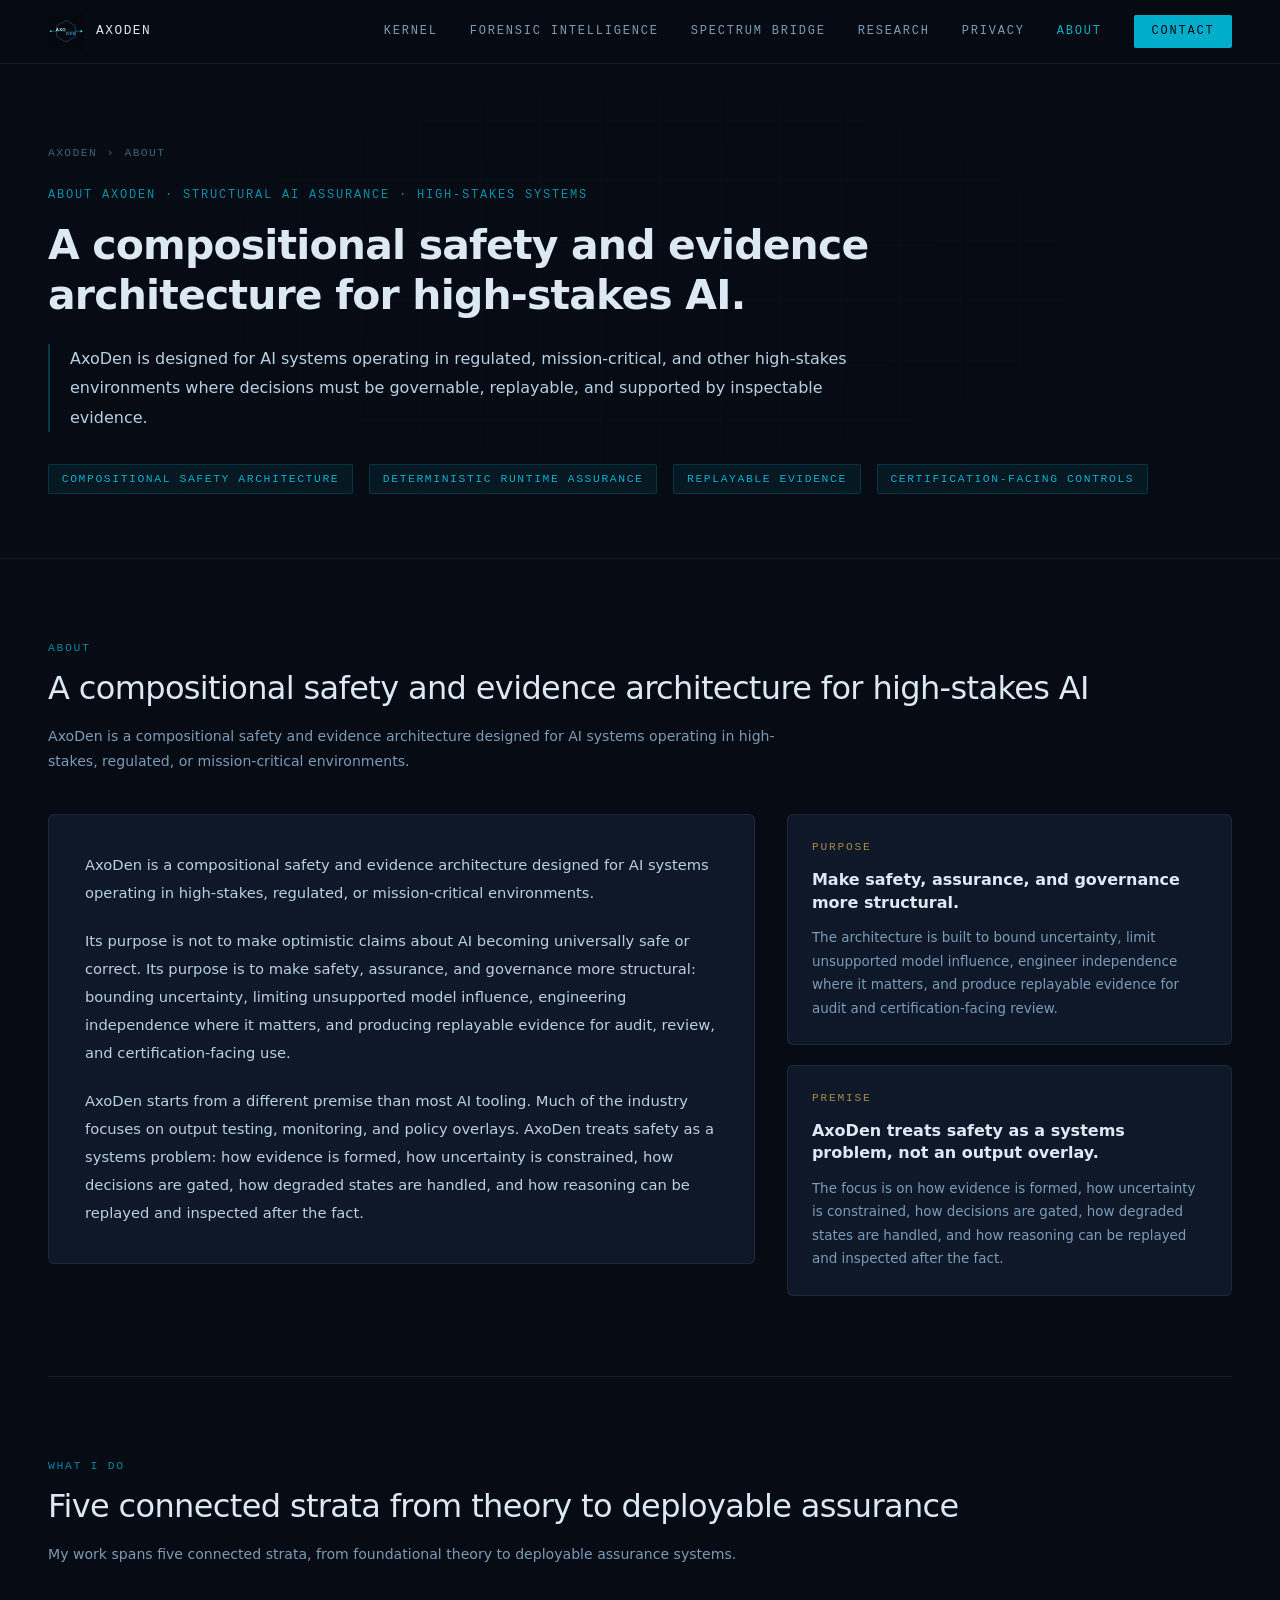
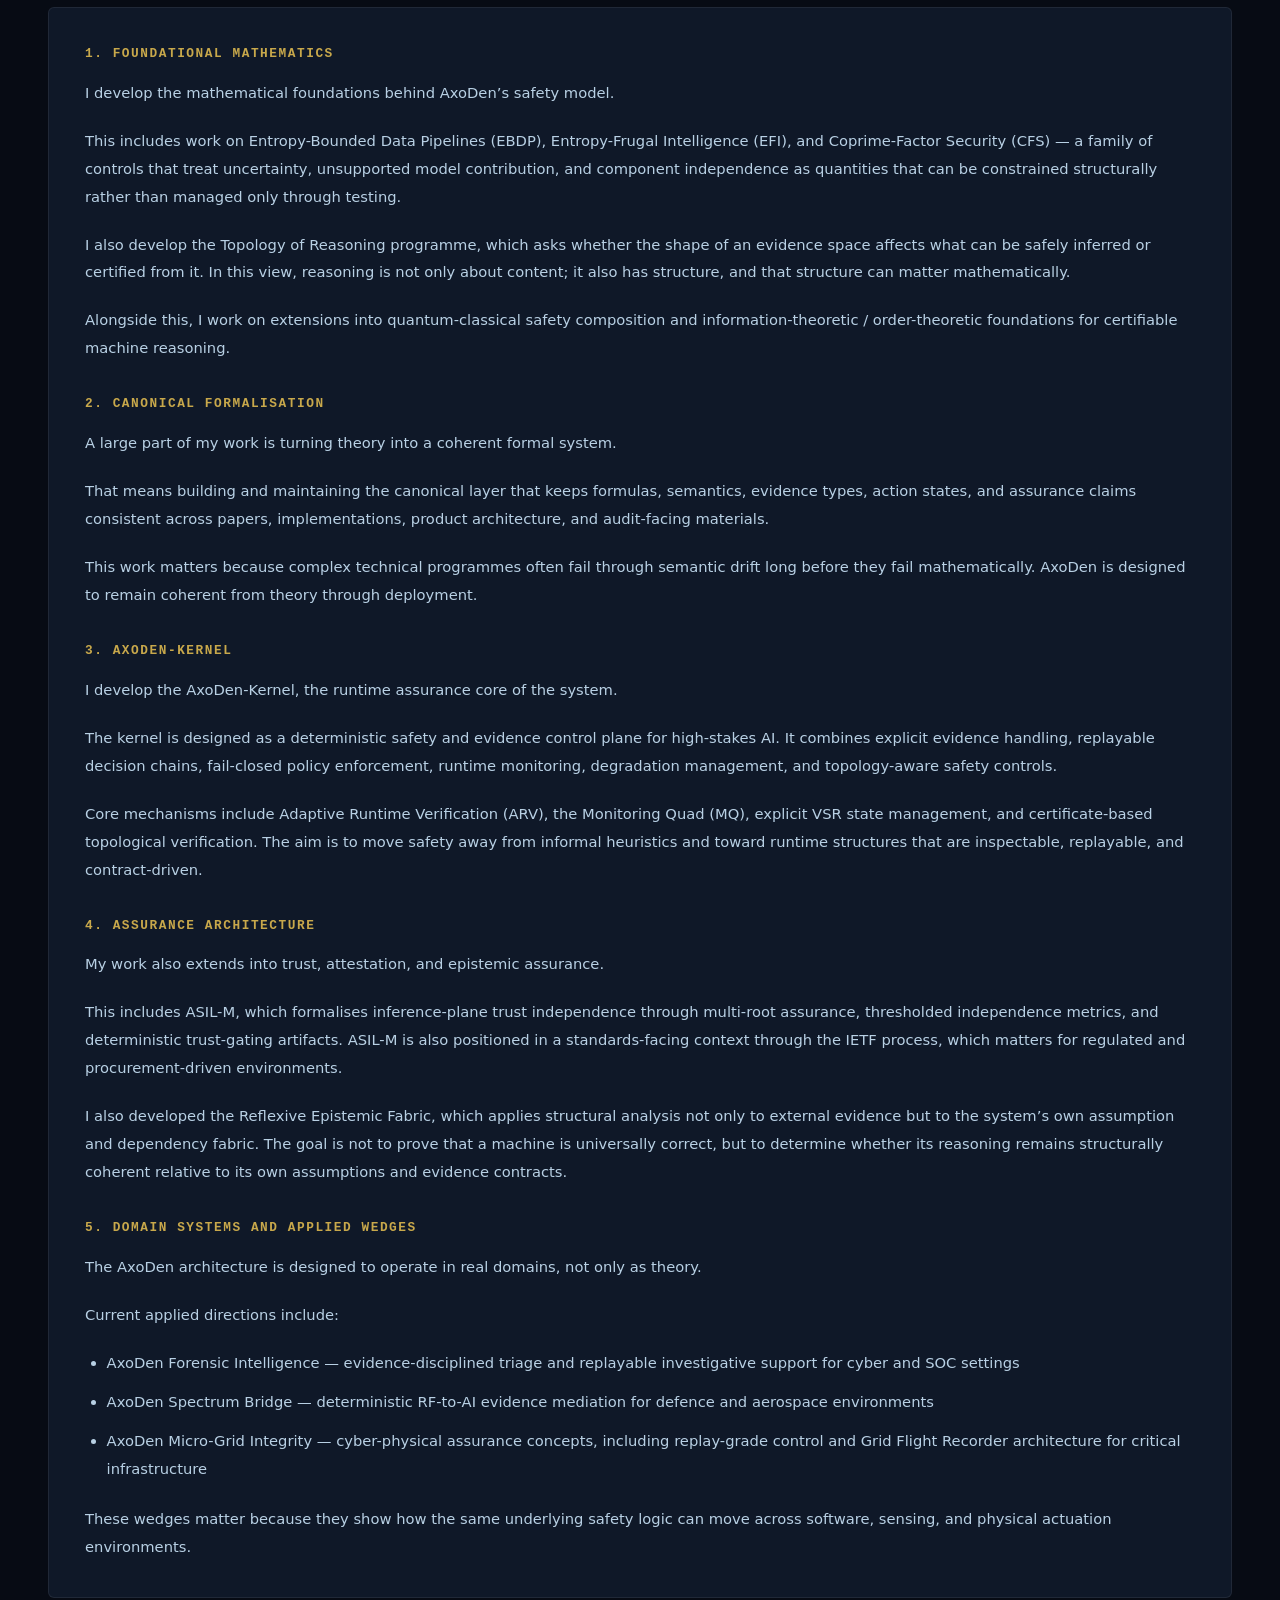
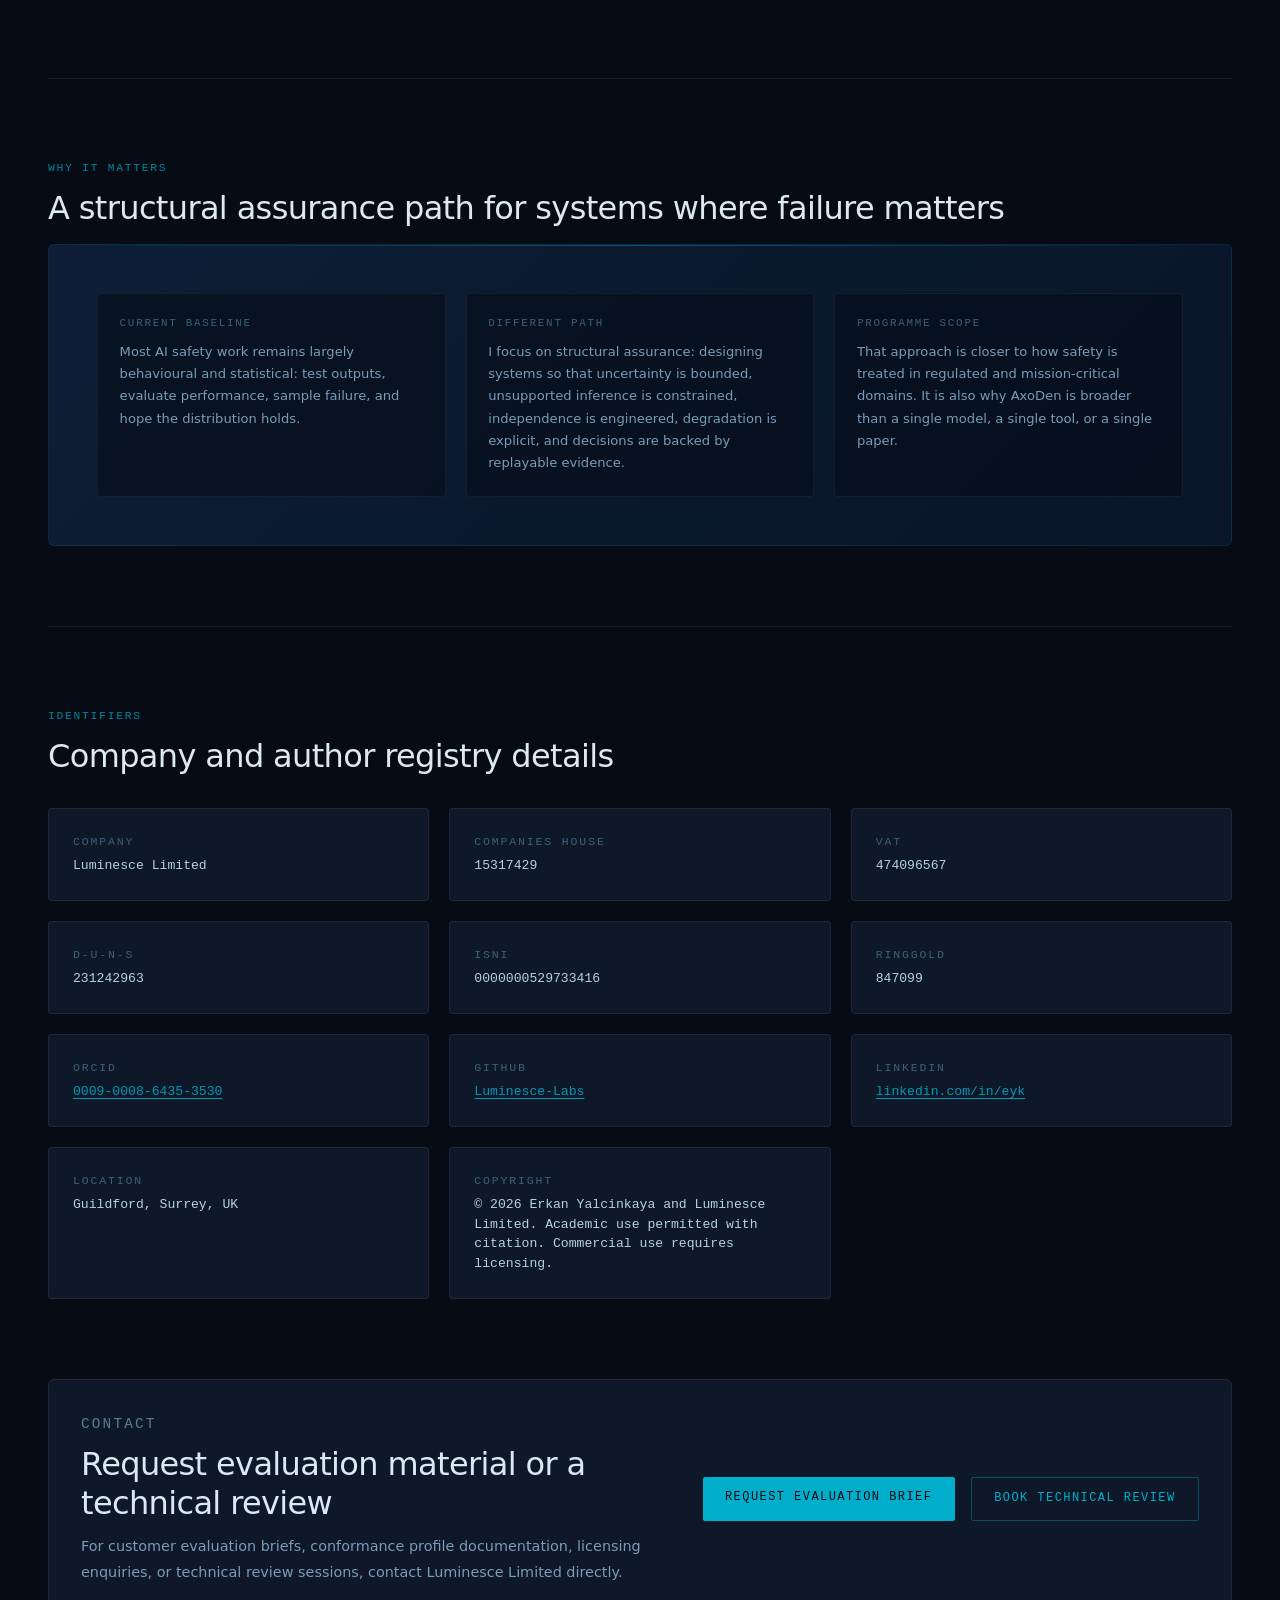
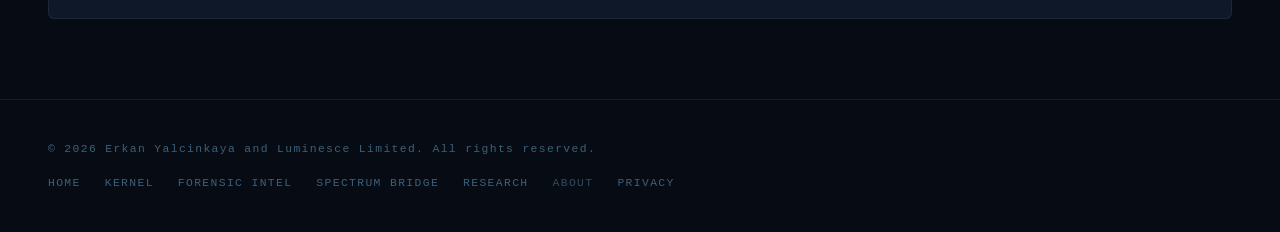
==== commit 7137b8e5: "Refocus About page on AxoDen product architecture" ====
--- a/about.html
+++ b/about.html
@@ -3,8 +3,8 @@
 <head>
 <meta charset="UTF-8">
 <meta name="viewport" content="width=device-width, initial-scale=1.0">
-<title>About Erkan Yalcinkaya | AxoDen | Luminesce Limited</title>
-<meta name="description" content="About Erkan Yalcinkaya, engineering physicist, systems architect, and sole author of the AxoDen framework.">
+<title>About AxoDen | Luminesce Limited</title>
+<meta name="description" content="About AxoDen, a compositional safety and evidence architecture for high-stakes AI.">
 <link rel="icon" type="image/png" href="favicon-32.png">
 <style>
 /* Using system stacks to avoid broken asset references in the static deploy. */
@@ -51,6 +51,11 @@
 .essay-card{padding:2.25rem}
 .essay-card p{font-size:0.92rem;line-height:1.9;color:var(--text-b);margin-bottom:1.25rem}
 .essay-card p:last-child{margin-bottom:0}
+.essay-card h3{font-family:var(--mono);font-size:0.8rem;letter-spacing:0.12em;text-transform:uppercase;color:var(--gold);margin:2rem 0 0.9rem}
+.essay-card h3:first-child{margin-top:0}
+.essay-card ol,.essay-card ul{margin:0 0 1.4rem 1.35rem}
+.essay-card li{font-size:0.92rem;line-height:1.9;color:var(--text-b);margin-bottom:0.7rem}
+.essay-card li:last-child{margin-bottom:0}
 .signal-stack{display:flex;flex-direction:column;gap:1.25rem}
 .signal-card{padding:1.5rem}
 .signal-label{font-family:var(--mono);font-size:0.7rem;letter-spacing:0.16em;text-transform:uppercase;color:var(--gold);opacity:0.8;margin-bottom:0.75rem}
@@ -120,14 +125,14 @@
   <div class="page-hero-grid"></div>
   <div class="page-hero-inner">
     <div class="breadcrumb"><a href="index.html">AxoDen</a><span>&rsaquo;</span><span>About</span></div>
-    <p class="page-eyebrow">Founder profile &middot; Framework author &middot; Information Physics</p>
-    <h1 class="page-h1">Erkan Yalcinkaya is the founder and sole author of AxoDen, the bounded trust framework for AI.</h1>
-    <p class="page-lead">Erkan Yalcinkaya is an engineering physicist, systems architect, and the sole author of the AxoDen framework. With 25 years of experience across regulated industries, complex systems, software architecture, and applied AI, his work pioneers the emerging discipline of Information Physics, shifting AI safety from behavioural heuristics to bounded, mathematically proven trust.</p>
+    <p class="page-eyebrow">About AxoDen &middot; Structural AI assurance &middot; High-stakes systems</p>
+    <h1 class="page-h1">A compositional safety and evidence architecture for high-stakes AI.</h1>
+    <p class="page-lead">AxoDen is designed for AI systems operating in regulated, mission-critical, and other high-stakes environments where decisions must be governable, replayable, and supported by inspectable evidence.</p>
     <div class="page-meta-row">
-      <span class="page-badge">25 years across regulated industries, systems, and AI</span>
-      <span class="page-badge">Sole author of AxoDen</span>
-      <span class="page-badge">17 DOI-registered publications</span>
-      <span class="page-badge">4 implemented and tested systems</span>
+      <span class="page-badge">Compositional safety architecture</span>
+      <span class="page-badge">Deterministic runtime assurance</span>
+      <span class="page-badge">Replayable evidence</span>
+      <span class="page-badge">Certification-facing controls</span>
     </div>
   </div>
 </div>
@@ -136,26 +141,26 @@
 
 <section class="section">
   <div class="reveal">
-    <p class="section-label">Biography</p>
-    <h2 class="section-h2">From regulated systems to structural AI assurance</h2>
-    <p class="section-sub">The AxoDen thesis comes from direct experience inside environments where certification evidence is scrutinised by assessors, not imagined by product teams.</p>
+    <p class="section-label">About</p>
+    <h2 class="section-h2">A compositional safety and evidence architecture for high-stakes AI</h2>
+    <p class="section-sub">AxoDen is a compositional safety and evidence architecture designed for AI systems operating in high-stakes, regulated, or mission-critical environments.</p>
   </div>
   <div class="about-grid">
     <div class="essay-card reveal">
-      <p>Erkan Yalcinkaya is an engineering physicist, systems architect, and the sole author of the AxoDen framework. With 25 years of experience across regulated industries, complex systems, software architecture, and applied AI, his work pioneers the emerging discipline of Information Physics, shifting AI safety from behavioural heuristics to bounded, mathematically proven trust.</p>
-      <p>Having spent two decades inside highly regulated enterprises, Erkan understands exactly what certification evidence looks like from an assessor's side of the table. AxoDen was built from a harsh, practical observation: safety-critical AI consistently fails at the governance layer because the industry is trapped managing the bureaucracy of risk rather than the physics of risk. By converting static assumptions into a dynamic Reflexive Epistemic Fabric, his framework ensures that AI systems are mathematically bounded by their structural geometry.</p>
-      <p>AxoDen is the result of three years of solo development alongside full-time consulting. Before a single grant application was submitted, Erkan delivered 17 DOI-registered publications and four fully implemented, tested systems. This is not academic theory; the work is complete, not proposed.</p>
+      <p>AxoDen is a compositional safety and evidence architecture designed for AI systems operating in high-stakes, regulated, or mission-critical environments.</p>
+      <p>Its purpose is not to make optimistic claims about AI becoming universally safe or correct. Its purpose is to make safety, assurance, and governance more structural: bounding uncertainty, limiting unsupported model influence, engineering independence where it matters, and producing replayable evidence for audit, review, and certification-facing use.</p>
+      <p>AxoDen starts from a different premise than most AI tooling. Much of the industry focuses on output testing, monitoring, and policy overlays. AxoDen treats safety as a systems problem: how evidence is formed, how uncertainty is constrained, how decisions are gated, how degraded states are handled, and how reasoning can be replayed and inspected after the fact.</p>
     </div>
     <div class="signal-stack">
       <div class="signal-card reveal">
-        <p class="signal-label">Operating thesis</p>
-        <p class="signal-title">Certification fails when AI governance is treated as paperwork instead of physics.</p>
-        <p class="signal-body">AxoDen reframes safety as a structural property of the evidence graph and governance fabric. The point is not to add another monitoring dashboard. The point is to make safety claims bounded and provable in the same way other engineering disciplines certify bounded systems.</p>
+        <p class="signal-label">Purpose</p>
+        <p class="signal-title">Make safety, assurance, and governance more structural.</p>
+        <p class="signal-body">The architecture is built to bound uncertainty, limit unsupported model influence, engineer independence where it matters, and produce replayable evidence for audit and certification-facing review.</p>
       </div>
       <div class="signal-card reveal">
-        <p class="signal-label">Authorial position</p>
-        <p class="signal-title">The framework was built solo, then published and implemented before funding.</p>
-        <p class="signal-body">That sequencing matters. The publications, implementations, and tests were completed before grant-led scaling activity, which keeps the site’s technical claims grounded in delivered artefacts rather than roadmap language.</p>
+        <p class="signal-label">Premise</p>
+        <p class="signal-title">AxoDen treats safety as a systems problem, not an output overlay.</p>
+        <p class="signal-body">The focus is on how evidence is formed, how uncertainty is constrained, how decisions are gated, how degraded states are handled, and how reasoning can be replayed and inspected after the fact.</p>
       </div>
     </div>
   </div>
@@ -164,25 +169,63 @@
 
 <section class="section">
   <div class="reveal">
-    <p class="section-label">Delivery record</p>
-    <h2 class="section-h2">Completed work before funding</h2>
+    <p class="section-label">What I do</p>
+    <h2 class="section-h2">Five connected strata from theory to deployable assurance</h2>
+    <p class="section-sub">My work spans five connected strata, from foundational theory to deployable assurance systems.</p>
+  </div>
+  <div class="essay-card reveal">
+    <h3>1. Foundational mathematics</h3>
+    <p>I develop the mathematical foundations behind AxoDen’s safety model.</p>
+    <p>This includes work on Entropy-Bounded Data Pipelines (EBDP), Entropy-Frugal Intelligence (EFI), and Coprime-Factor Security (CFS) — a family of controls that treat uncertainty, unsupported model contribution, and component independence as quantities that can be constrained structurally rather than managed only through testing.</p>
+    <p>I also develop the Topology of Reasoning programme, which asks whether the shape of an evidence space affects what can be safely inferred or certified from it. In this view, reasoning is not only about content; it also has structure, and that structure can matter mathematically.</p>
+    <p>Alongside this, I work on extensions into quantum-classical safety composition and information-theoretic / order-theoretic foundations for certifiable machine reasoning.</p>
+
+    <h3>2. Canonical formalisation</h3>
+    <p>A large part of my work is turning theory into a coherent formal system.</p>
+    <p>That means building and maintaining the canonical layer that keeps formulas, semantics, evidence types, action states, and assurance claims consistent across papers, implementations, product architecture, and audit-facing materials.</p>
+    <p>This work matters because complex technical programmes often fail through semantic drift long before they fail mathematically. AxoDen is designed to remain coherent from theory through deployment.</p>
+
+    <h3>3. AxoDen-Kernel</h3>
+    <p>I develop the AxoDen-Kernel, the runtime assurance core of the system.</p>
+    <p>The kernel is designed as a deterministic safety and evidence control plane for high-stakes AI. It combines explicit evidence handling, replayable decision chains, fail-closed policy enforcement, runtime monitoring, degradation management, and topology-aware safety controls.</p>
+    <p>Core mechanisms include Adaptive Runtime Verification (ARV), the Monitoring Quad (MQ), explicit VSR state management, and certificate-based topological verification. The aim is to move safety away from informal heuristics and toward runtime structures that are inspectable, replayable, and contract-driven.</p>
+
+    <h3>4. Assurance architecture</h3>
+    <p>My work also extends into trust, attestation, and epistemic assurance.</p>
+    <p>This includes ASIL-M, which formalises inference-plane trust independence through multi-root assurance, thresholded independence metrics, and deterministic trust-gating artifacts. ASIL-M is also positioned in a standards-facing context through the IETF process, which matters for regulated and procurement-driven environments.</p>
+    <p>I also developed the Reflexive Epistemic Fabric, which applies structural analysis not only to external evidence but to the system’s own assumption and dependency fabric. The goal is not to prove that a machine is universally correct, but to determine whether its reasoning remains structurally coherent relative to its own assumptions and evidence contracts.</p>
+
+    <h3>5. Domain systems and applied wedges</h3>
+    <p>The AxoDen architecture is designed to operate in real domains, not only as theory.</p>
+    <p>Current applied directions include:</p>
+    <ul>
+      <li>AxoDen Forensic Intelligence — evidence-disciplined triage and replayable investigative support for cyber and SOC settings</li>
+      <li>AxoDen Spectrum Bridge — deterministic RF-to-AI evidence mediation for defence and aerospace environments</li>
+      <li>AxoDen Micro-Grid Integrity — cyber-physical assurance concepts, including replay-grade control and Grid Flight Recorder architecture for critical infrastructure</li>
+    </ul>
+    <p>These wedges matter because they show how the same underlying safety logic can move across software, sensing, and physical actuation environments.</p>
+  </div>
+</section>
+<hr class="divider">
+
+<section class="section">
+  <div class="reveal">
+    <p class="section-label">Why it matters</p>
+    <h2 class="section-h2">A structural assurance path for systems where failure matters</h2>
   </div>
   <div class="proof-band reveal">
     <div class="proof-grid">
       <div class="proof-card">
-        <p class="proof-value">17</p>
-        <p class="proof-label">DOI publications</p>
-        <p class="proof-copy">A dated and citable prior-art record covering the AxoDen foundations, topology, runtime governance, and deployment wedges.</p>
+        <p class="proof-label">Current baseline</p>
+        <p class="proof-copy">Most AI safety work remains largely behavioural and statistical: test outputs, evaluate performance, sample failure, and hope the distribution holds.</p>
       </div>
       <div class="proof-card">
-        <p class="proof-value">4</p>
-        <p class="proof-label">Implemented systems</p>
-        <p class="proof-copy">Built, tested systems delivered before grant applications, including the core kernel and domain-specific operational wedges.</p>
+        <p class="proof-label">Different path</p>
+        <p class="proof-copy">I focus on structural assurance: designing systems so that uncertainty is bounded, unsupported inference is constrained, independence is engineered, degradation is explicit, and decisions are backed by replayable evidence.</p>
       </div>
       <div class="proof-card">
-        <p class="proof-value">3 yrs</p>
-        <p class="proof-label">Solo development</p>
-        <p class="proof-copy">Framework development executed alongside full-time consulting, which sharpens the practical bias of the architecture and evidence model.</p>
+        <p class="proof-label">Programme scope</p>
+        <p class="proof-copy">That approach is closer to how safety is treated in regulated and mission-critical domains. It is also why AxoDen is broader than a single model, a single tool, or a single paper.</p>
       </div>
     </div>
   </div>
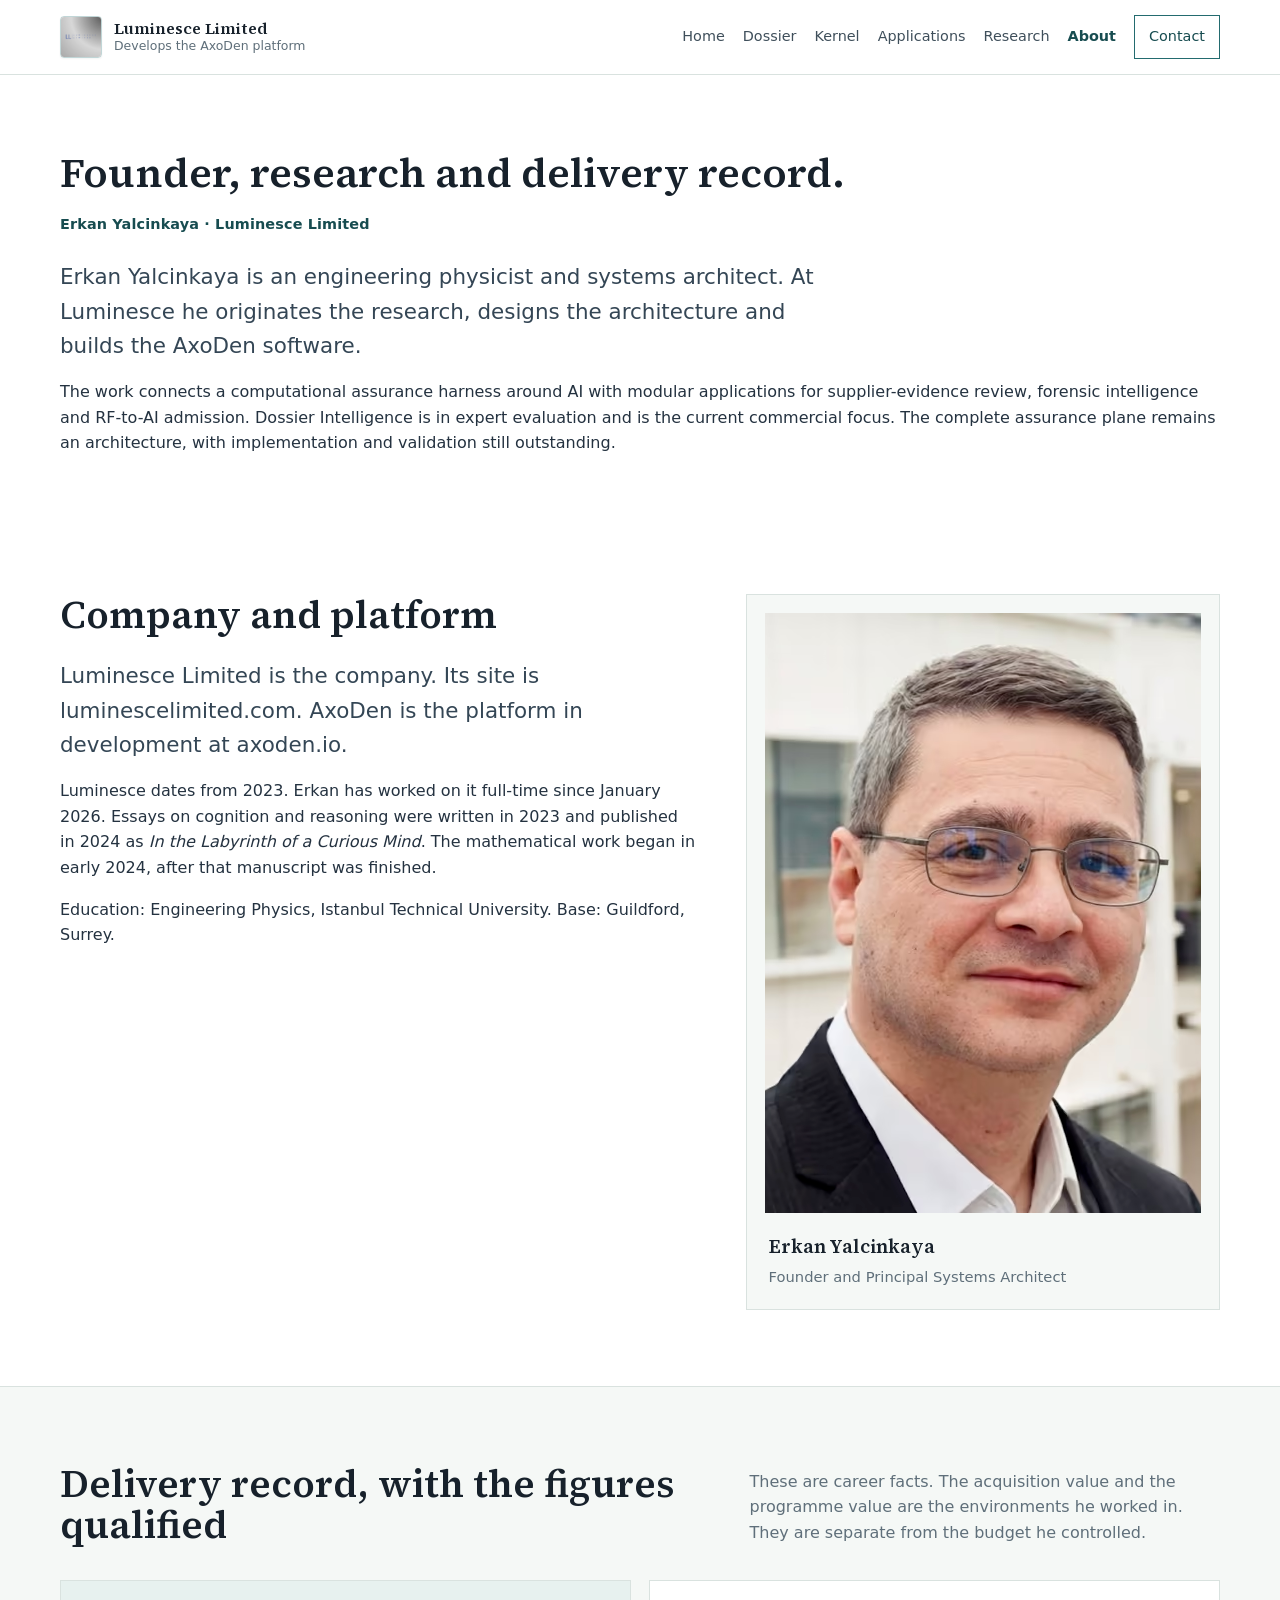
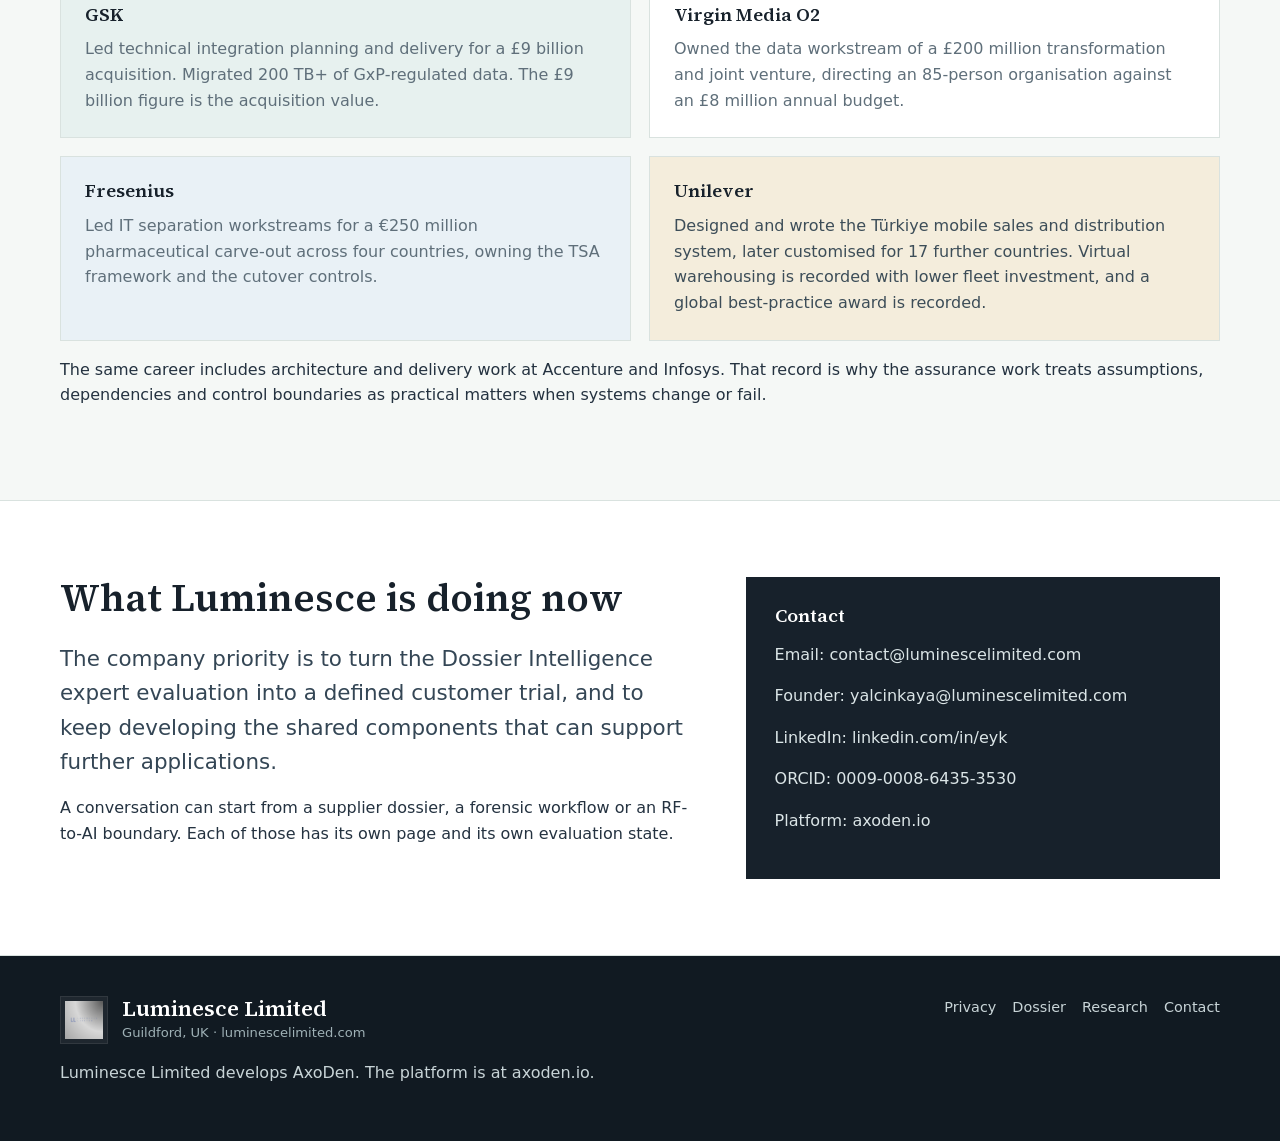
==== commit 8d83e27b: "Align the company site with the October 2026 AxoDen account. Lead with Dossier Intelligence, state t" ====
--- a/about.html
+++ b/about.html
@@ -1,304 +1,155 @@
 <!DOCTYPE html>
 <html lang="en">
 <head>
-<meta charset="UTF-8">
-<meta name="viewport" content="width=device-width, initial-scale=1.0">
-<title>About AxoDen | Luminesce Limited</title>
-<meta name="description" content="About AxoDen, a compositional safety and evidence architecture for high-stakes AI.">
-<link rel="icon" type="image/png" href="favicon-32.png">
-<style>
-/* Using system stacks to avoid broken asset references in the static deploy. */
-
-*,*::before,*::after{box-sizing:border-box;margin:0;padding:0}
-html{scroll-behavior:smooth}
-body{background:#070b14;color:#b8d0e4;font-family:'Geist',system-ui,sans-serif;font-size:16px;line-height:1.6;-webkit-font-smoothing:antialiased}
-a{color:inherit;text-decoration:none}
-:root{
-  --bg:#070b14;--bg-card:#0f1828;--bg-rule:rgba(255,255,255,0.07);
-  --cyan:#00aecc;--cyan-b:#00d4f5;--gold:#c8a84b;
-  --text-h:#dce9f2;--text-b:#b8d0e4;--text-m:#7a9cb8;--text-d:#3d607a;
-  --mono:'DM Mono',monospace;--serif:'Syne',system-ui,sans-serif;
-  --max:1280px;--pad:clamp(1.5rem,4vw,3rem);
-}
-header{position:fixed;top:0;left:0;right:0;z-index:100;background:rgba(7,11,20,0.92);backdrop-filter:blur(12px);border-bottom:1px solid var(--bg-rule);height:64px;display:flex;align-items:center;padding:0 var(--pad)}
-.header-inner{max-width:var(--max);width:100%;margin:0 auto;display:flex;align-items:center;justify-content:space-between}
-.logo-link{display:flex;align-items:center;gap:0.75rem}
-.logo-name{font-family:var(--mono);font-size:0.8rem;font-weight:500;letter-spacing:0.12em;text-transform:uppercase;color:var(--text-h)}
-nav{display:flex;align-items:center;gap:2rem}
-.nav-link{font-family:var(--mono);font-size:0.75rem;letter-spacing:0.15em;text-transform:uppercase;color:var(--text-m);transition:color 0.2s}
-.nav-link:hover,.nav-link.active{color:var(--cyan)}
-.nav-cta{font-family:var(--mono);font-size:0.75rem;letter-spacing:0.15em;text-transform:uppercase;color:var(--bg);background:var(--cyan);border-radius:2px;padding:0.45rem 1.1rem;transition:background 0.2s}
-.nav-cta:hover{background:var(--cyan-b)}
-.page-hero{padding:calc(64px + 5rem) var(--pad) 4rem;background:#070b14;position:relative;overflow:hidden;border-bottom:1px solid var(--bg-rule)}
-.page-hero-grid{position:absolute;inset:0;background-image:linear-gradient(rgba(0,174,204,0.03) 1px,transparent 1px),linear-gradient(90deg,rgba(0,174,204,0.03) 1px,transparent 1px);background-size:60px 60px;mask-image:radial-gradient(ellipse 80% 80% at 50% 50%,black,transparent);z-index:0}
-.page-hero-inner{max-width:var(--max);margin:0 auto;position:relative;z-index:1}
-.breadcrumb{font-family:var(--mono);font-size:0.71rem;letter-spacing:0.12em;text-transform:uppercase;color:var(--text-d);margin-bottom:1.5rem;display:flex;align-items:center;gap:0.6rem}
-.breadcrumb a{color:var(--text-d);transition:color 0.2s}
-.breadcrumb a:hover{color:var(--cyan)}
-.page-eyebrow{font-family:var(--mono);font-size:0.75rem;letter-spacing:0.15em;text-transform:uppercase;color:var(--cyan);opacity:0.8;margin-bottom:1rem}
-.page-h1{letter-spacing:-0.02em;font-family:var(--serif);font-size:clamp(1.8rem,3.2vw,2.8rem);font-weight:700;color:var(--text-h);line-height:1.2;margin-bottom:1.5rem;max-width:900px}
-.page-lead{font-size:1rem;line-height:1.85;color:var(--text-b);max-width:820px;margin-bottom:2rem;border-left:2px solid rgba(0,174,204,0.3);padding-left:1.25rem}
-.page-meta-row{display:flex;align-items:center;gap:1rem;flex-wrap:wrap}
-.page-badge{font-family:var(--mono);font-size:0.71rem;letter-spacing:0.14em;text-transform:uppercase;padding:0.3rem 0.8rem;border-radius:2px;border:1px solid;background:rgba(0,174,204,0.08);color:var(--cyan);border-color:rgba(0,174,204,0.2)}
-.content-wrap{max-width:var(--max);margin:0 auto;padding:0 var(--pad)}
-.section{padding:5rem 0}
-.section-label{font-family:var(--mono);font-size:0.71rem;letter-spacing:0.15em;text-transform:uppercase;color:var(--cyan);opacity:0.75;margin-bottom:0.75rem}
-.section-h2{letter-spacing:-0.02em;font-family:var(--serif);font-size:clamp(1.6rem,2.5vw,2.4rem);font-weight:400;color:var(--text-h);line-height:1.2;margin-bottom:1rem}
-.section-sub{font-size:0.88rem;line-height:1.8;color:var(--text-m);max-width:760px;margin-bottom:2.5rem}
-.divider{border:none;border-top:1px solid var(--bg-rule);margin:0}
-.about-grid{display:grid;grid-template-columns:minmax(0,1.35fr) minmax(320px,0.85fr);gap:2rem;align-items:start}
-.essay-card,.signal-card,.contact-band{background:var(--bg-card);border:1px solid var(--bg-rule);border-radius:6px}
-.essay-card{padding:2.25rem}
-.essay-card p{font-size:0.92rem;line-height:1.9;color:var(--text-b);margin-bottom:1.25rem}
-.essay-card p:last-child{margin-bottom:0}
-.essay-card h3{font-family:var(--mono);font-size:0.8rem;letter-spacing:0.12em;text-transform:uppercase;color:var(--gold);margin:2rem 0 0.9rem}
-.essay-card h3:first-child{margin-top:0}
-.essay-card ol,.essay-card ul{margin:0 0 1.4rem 1.35rem}
-.essay-card li{font-size:0.92rem;line-height:1.9;color:var(--text-b);margin-bottom:0.7rem}
-.essay-card li:last-child{margin-bottom:0}
-.signal-stack{display:flex;flex-direction:column;gap:1.25rem}
-.signal-card{padding:1.5rem}
-.signal-label{font-family:var(--mono);font-size:0.7rem;letter-spacing:0.16em;text-transform:uppercase;color:var(--gold);opacity:0.8;margin-bottom:0.75rem}
-.signal-title{font-size:1rem;font-weight:600;color:var(--text-h);margin-bottom:0.75rem;line-height:1.4}
-.signal-body{font-size:0.84rem;line-height:1.75;color:var(--text-m)}
-.proof-band{background:linear-gradient(135deg,#0d1e36,#091528);border:1px solid rgba(0,174,204,0.12);border-radius:6px;padding:3rem;position:relative;overflow:hidden}
-.proof-band::before{content:'';position:absolute;top:0;left:0;right:0;height:1px;background:linear-gradient(90deg,transparent,rgba(0,174,204,0.4),transparent)}
-.proof-grid{display:grid;grid-template-columns:repeat(3,1fr);gap:1.25rem}
-.proof-card{background:rgba(7,11,20,0.55);border:1px solid rgba(255,255,255,0.06);border-radius:4px;padding:1.35rem}
-.proof-value{font-family:var(--mono);font-size:1.5rem;color:var(--text-h);margin-bottom:0.4rem}
-.proof-label{font-family:var(--mono);font-size:0.68rem;letter-spacing:0.16em;text-transform:uppercase;color:var(--text-d);margin-bottom:0.5rem}
-.proof-copy{font-size:0.82rem;line-height:1.7;color:var(--text-m)}
-.id-grid{display:grid;grid-template-columns:repeat(3,1fr);gap:1.25rem;margin-top:2rem}
-.id-card{background:var(--bg-card);border:1px solid var(--bg-rule);border-radius:4px;padding:1.5rem}
-.id-label{font-family:var(--mono);font-size:0.72rem;letter-spacing:0.16em;text-transform:uppercase;color:var(--text-d);margin-bottom:0.3rem}
-.id-val{font-family:var(--mono);font-size:0.82rem;color:var(--text-b);line-height:1.5}
-.id-val a{color:var(--cyan);text-decoration:underline;text-underline-offset:3px;opacity:0.85}
-.contact-band{padding:2rem;display:grid;grid-template-columns:1fr auto;gap:2rem;align-items:center}
-.contact-band p{font-size:0.9rem;line-height:1.8;color:var(--text-m)}
-.contact-actions{display:flex;gap:1rem;flex-wrap:wrap;justify-content:flex-end}
-.btn-primary,.btn-outline{font-family:var(--mono);font-size:0.75rem;letter-spacing:0.12em;text-transform:uppercase;border-radius:2px;padding:0.7rem 1.4rem;display:inline-block;transition:background 0.2s,border-color 0.2s,color 0.2s}
-.btn-primary{color:var(--bg);background:var(--cyan)}
-.btn-primary:hover{background:var(--cyan-b)}
-.btn-outline{color:var(--cyan);border:1px solid rgba(0,174,204,0.35)}
-.btn-outline:hover{border-color:var(--cyan)}
-.reveal{opacity:1;transform:none;transition:opacity 0.55s ease,transform 0.55s ease}
-.reveal.will-animate{opacity:0;transform:translateY(16px)}
-.reveal.visible{opacity:1;transform:none}
-.no-js .reveal{opacity:1;transform:none}
-footer{border-top:1px solid var(--bg-rule);padding:2.5rem var(--pad)}
-.footer-inner{max-width:var(--max);margin:0 auto;display:flex;align-items:center;justify-content:space-between;gap:1rem;flex-wrap:wrap}
-.footer-copy{font-family:var(--mono);font-size:0.71rem;letter-spacing:0.12em;color:var(--text-d)}
-.footer-links{display:flex;gap:1.5rem;flex-wrap:wrap}
-.footer-link{font-family:var(--mono);font-size:0.71rem;letter-spacing:0.12em;text-transform:uppercase;color:var(--text-d);transition:color 0.2s}
-.footer-link:hover{color:var(--cyan)}
-@media(max-width:900px){
-  nav{display:none}
-  .about-grid,.proof-grid,.contact-band{grid-template-columns:1fr}
-  .contact-actions{justify-content:flex-start}
-  .id-grid{grid-template-columns:1fr 1fr}
-}
-@media(max-width:600px){
-  .id-grid{grid-template-columns:1fr}
-}
-</style>
+  <meta charset="UTF-8" />
+  <meta name="viewport" content="width=device-width, initial-scale=1.0" />
+  <title>About | Luminesce Limited</title>
+  <meta name="description" content="Erkan Yalcinkaya, founder of Luminesce Limited. Engineering physicist and systems architect. Full-time on AxoDen since January 2026." />
+  <link rel="canonical" href="https://luminescelimited.com/about.html" />
+  <meta property="og:type" content="website" />
+  <meta property="og:site_name" content="Luminesce Limited" />
+  <meta property="og:title" content="About | Luminesce Limited" />
+  <meta property="og:description" content="Erkan Yalcinkaya, founder of Luminesce Limited. Engineering physicist and systems architect. Full-time on AxoDen since January 2026." />
+  <meta property="og:url" content="https://luminescelimited.com/about.html" />
+  <meta property="og:image" content="https://luminescelimited.com/founder-erkan-yalcinkaya.png" />
+  <meta name="twitter:card" content="summary" />
+  <meta name="twitter:title" content="About | Luminesce Limited" />
+  <meta name="twitter:description" content="Founder Erkan Yalcinkaya. Full-time on AxoDen since January 2026." />
+  <meta name="twitter:image" content="https://luminescelimited.com/founder-erkan-yalcinkaya.png" />
+  <link rel="icon" href="./favicon-32.png" />
+  <link rel="preload" as="font" href="./source-serif-4-latin-600-normal.woff2" type="font/woff2" crossorigin />
+  <link rel="stylesheet" href="./shared.css?v=11" />
 </head>
 <body>
-<header>
-  <div class="header-inner">
-    <a href="index.html" class="logo-link">
-      <svg xmlns="http://www.w3.org/2000/svg" viewBox="0 0 400 400" width="36" height="36" style="flex-shrink:0"><defs><filter id="ng" x="-120%" y="-120%" width="340%" height="340%"><feGaussianBlur stdDeviation="5" result="blur"/><feMerge><feMergeNode in="blur"/><feMergeNode in="SourceGraphic"/></feMerge></filter></defs><rect width="400" height="400" fill="#05080F"/><polygon points="200,72 304,132 304,252 200,312 96,252 96,132" fill="none" stroke="#1A4570" stroke-width="7" stroke-linejoin="round"/><polygon points="200,72 304,132 304,252 200,312 96,252 96,132" fill="none" stroke="#2E6FA0" stroke-width="1.5" stroke-linejoin="round"/><line x1="30" y1="192" x2="370" y2="192" stroke="#00AECC" stroke-width="2.5"/><line x1="30" y1="192" x2="92" y2="192" stroke="#00D4F5" stroke-width="2.5"/><line x1="308" y1="192" x2="370" y2="192" stroke="#00D4F5" stroke-width="2.5"/><circle cx="30" cy="192" r="9" fill="#00AECC" filter="url(#ng)"/><circle cx="30" cy="192" r="5.5" fill="#E0F5FF"/><rect x="361" y="183" width="18" height="18" fill="#00AECC" filter="url(#ng)"/><rect x="365" y="187" width="10" height="10" fill="#E0F5FF"/><text x="200" y="184" text-anchor="end" font-family="Arial Narrow,Arial,sans-serif" font-weight="700" font-size="48" letter-spacing="3" fill="#DCE9F2">AXO</text><text x="200" y="234" text-anchor="start" font-family="Arial Narrow,Arial,sans-serif" font-weight="700" font-size="48" letter-spacing="3" fill="#2A9DC4">DEN</text></svg>
-      <span class="logo-name">AxoDen</span>
-    </a>
-    <nav>
-      <a href="kernel.html" class="nav-link">Kernel</a>
-      <a href="forensic-intelligence.html" class="nav-link">Forensic Intelligence</a>
-      <a href="spectrum-bridge.html" class="nav-link">Spectrum Bridge</a>
-      <a href="research.html" class="nav-link">Research</a>
-      <a href="privacy.html" class="nav-link">Privacy</a>
-      <a href="about.html" class="nav-link active">About</a>
-      <a href="index.html#contact" class="nav-cta">Contact</a>
-    </nav>
-  </div>
-</header>
+  <a class="skip-link" href="#main">Skip to content</a>
+  <header class="site-header">
+    <div class="header-inner">
+      <a class="brand" href="./index.html" aria-label="Luminesce Limited home">
+        <img class="brand-mark" src="./luminesce-logo.png" alt="" width="42" height="42" />
+        <span>
+          <span class="brand-name">Luminesce Limited</span>
+          <span class="brand-sub">Develops the AxoDen platform</span>
+        </span>
+      </a>
+      <nav class="nav" aria-label="Primary navigation">
+        <a href="./index.html">Home</a>
+        <a href="./dossier.html">Dossier</a>
+        <a href="./kernel.html">Kernel</a>
+        <a href="./applications.html">Applications</a>
+        <a href="./research.html">Research</a>
+        <a class="active" href="./about.html">About</a>
+        <a class="nav-cta" href="./index.html#contact">Contact</a>
+      </nav>
+      <button class="hamburger" type="button" aria-label="Open menu" aria-expanded="false" aria-controls="mobile-menu">
+        <span class="hamburger-lines"></span>
+      </button>
+    </div>
+    <div class="mobile-overlay" id="mobile-menu">
+      <nav aria-label="Mobile navigation">
+        <a href="./index.html">Home</a>
+        <a href="./dossier.html">Dossier</a>
+        <a href="./kernel.html">Kernel</a>
+        <a href="./applications.html">Applications</a>
+        <a href="./research.html">Research</a>
+        <a href="./about.html">About</a>
+        <a href="./index.html#contact">Contact</a>
+      </nav>
+    </div>
+  </header>
 
-<div class="page-hero">
-  <div class="page-hero-grid"></div>
-  <div class="page-hero-inner">
-    <div class="breadcrumb"><a href="index.html">AxoDen</a><span>&rsaquo;</span><span>About</span></div>
-    <p class="page-eyebrow">About AxoDen &middot; Structural AI assurance &middot; High-stakes systems</p>
-    <h1 class="page-h1">A compositional safety and evidence architecture for high-stakes AI.</h1>
-    <p class="page-lead">AxoDen is designed for AI systems operating in regulated, mission-critical, and other high-stakes environments where decisions must be governable, replayable, and supported by inspectable evidence.</p>
-    <div class="page-meta-row">
-      <span class="page-badge">Compositional safety architecture</span>
-      <span class="page-badge">Deterministic runtime assurance</span>
-      <span class="page-badge">Replayable evidence</span>
-      <span class="page-badge">Certification-facing controls</span>
-    </div>
-  </div>
-</div>
+  <main id="main">
+    <section class="page-hero wide">
+      <h1>Founder, research and delivery record.</h1>
+      <p class="company-line">Erkan Yalcinkaya · Luminesce Limited</p>
+      <p class="lead">Erkan Yalcinkaya is an engineering physicist and systems architect. At Luminesce he originates the research, designs the architecture and builds the AxoDen software.</p>
+      <p>The work connects a computational assurance harness around AI with modular applications for supplier-evidence review, forensic intelligence and RF-to-AI admission. Dossier Intelligence is in expert evaluation and is the current commercial focus. The complete assurance plane remains an architecture, with implementation and validation still outstanding.</p>
+    </section>
 
-<div class="content-wrap">
+    <section class="section split">
+      <div>
+        <h2>Company and platform</h2>
+        <p class="lead">Luminesce Limited is the company. Its site is luminescelimited.com. AxoDen is the platform in development at <a href="https://axoden.io">axoden.io</a>.</p>
+        <p>Luminesce dates from 2023. Erkan has worked on it full-time since January 2026. Essays on cognition and reasoning were written in 2023 and published in 2024 as <cite>In the Labyrinth of a Curious Mind</cite>. The mathematical work began in early 2024, after that manuscript was finished.</p>
+        <p>Education: Engineering Physics, Istanbul Technical University. Base: Guildford, Surrey.</p>
+      </div>
+      <aside class="founder-card">
+        <picture>
+          <source type="image/avif" srcset="./founder-erkan-yalcinkaya.avif" />
+          <source type="image/webp" srcset="./founder-erkan-yalcinkaya.webp" />
+          <img src="./founder-erkan-yalcinkaya.png" alt="Erkan Yalcinkaya" width="600" height="600" loading="lazy" />
+        </picture>
+        <div class="caption">
+          <strong>Erkan Yalcinkaya</strong>
+          <span>Founder and Principal Systems Architect</span>
+        </div>
+      </aside>
+    </section>
 
-<section class="section">
-  <div class="reveal">
-    <p class="section-label">About</p>
-    <h2 class="section-h2">A compositional safety and evidence architecture for high-stakes AI</h2>
-    <p class="section-sub">AxoDen is a compositional safety and evidence architecture designed for AI systems operating in high-stakes, regulated, or mission-critical environments.</p>
-  </div>
-  <div class="about-grid">
-    <div class="essay-card reveal">
-      <p>AxoDen is a compositional safety and evidence architecture designed for AI systems operating in high-stakes, regulated, or mission-critical environments.</p>
-      <p>Its purpose is not to make optimistic claims about AI becoming universally safe or correct. Its purpose is to make safety, assurance, and governance more structural: bounding uncertainty, limiting unsupported model influence, engineering independence where it matters, and producing replayable evidence for audit, review, and certification-facing use.</p>
-      <p>AxoDen starts from a different premise than most AI tooling. Much of the industry focuses on output testing, monitoring, and policy overlays. AxoDen treats safety as a systems problem: how evidence is formed, how uncertainty is constrained, how decisions are gated, how degraded states are handled, and how reasoning can be replayed and inspected after the fact.</p>
-    </div>
-    <div class="signal-stack">
-      <div class="signal-card reveal">
-        <p class="signal-label">Purpose</p>
-        <p class="signal-title">Make safety, assurance, and governance more structural.</p>
-        <p class="signal-body">The architecture is built to bound uncertainty, limit unsupported model influence, engineer independence where it matters, and produce replayable evidence for audit and certification-facing review.</p>
+    <section class="section-band">
+      <div class="section">
+        <div class="section-head">
+          <div><h2>Delivery record, with the figures qualified</h2></div>
+          <p>These are career facts. The acquisition value and the programme value are the environments he worked in. They are separate from the budget he controlled.</p>
+        </div>
+        <div class="grid two">
+          <article class="card tint-teal">
+            <h3>GSK</h3>
+            <p>Led technical integration planning and delivery for a £9 billion acquisition. Migrated 200 TB+ of GxP-regulated data. The £9 billion figure is the acquisition value.</p>
+          </article>
+          <article class="card">
+            <h3>Virgin Media O2</h3>
+            <p>Owned the data workstream of a £200 million transformation and joint venture, directing an 85-person organisation against an £8 million annual budget.</p>
+          </article>
+          <article class="card tint-blue">
+            <h3>Fresenius</h3>
+            <p>Led IT separation workstreams for a €250 million pharmaceutical carve-out across four countries, owning the TSA framework and the cutover controls.</p>
+          </article>
+          <article class="card tint-gold">
+            <h3>Unilever</h3>
+            <p>Designed and wrote the Türkiye mobile sales and distribution system, later customised for 17 further countries. Virtual warehousing is recorded with lower fleet investment, and a global best-practice award is recorded.</p>
+          </article>
+        </div>
+        <p>The same career includes architecture and delivery work at Accenture and Infosys. That record is why the assurance work treats assumptions, dependencies and control boundaries as practical matters when systems change or fail.</p>
       </div>
-      <div class="signal-card reveal">
-        <p class="signal-label">Premise</p>
-        <p class="signal-title">AxoDen treats safety as a systems problem, not an output overlay.</p>
-        <p class="signal-body">The focus is on how evidence is formed, how uncertainty is constrained, how decisions are gated, how degraded states are handled, and how reasoning can be replayed and inspected after the fact.</p>
+    </section>
+
+    <section class="section split">
+      <div>
+        <h2>What Luminesce is doing now</h2>
+        <p class="lead">The company priority is to turn the Dossier Intelligence expert evaluation into a defined customer trial, and to keep developing the shared components that can support further applications.</p>
+        <p>A conversation can start from a supplier dossier, a forensic workflow or an RF-to-AI boundary. Each of those has its own page and its own evaluation state.</p>
+      </div>
+      <aside class="panel dark">
+        <h3>Contact</h3>
+        <p>Email: <a href="mailto:contact@luminescelimited.com">contact@luminescelimited.com</a></p>
+        <p>Founder: <a href="mailto:yalcinkaya@luminescelimited.com">yalcinkaya@luminescelimited.com</a></p>
+        <p>LinkedIn: <a href="https://www.linkedin.com/in/eyk">linkedin.com/in/eyk</a></p>
+        <p>ORCID: <a href="https://orcid.org/0009-0008-6435-3530">0009-0008-6435-3530</a></p>
+        <p>Platform: <a href="https://axoden.io">axoden.io</a></p>
+      </aside>
+    </section>
+  </main>
+
+  <footer class="site-footer">
+    <div class="footer-inner">
+      <div>
+        <div class="footer-brand">
+          <img src="./luminesce-logo.png" alt="Luminesce Limited" width="48" height="48" loading="lazy" />
+          <span>
+            <strong>Luminesce Limited</strong>
+            <span>Guildford, UK · luminescelimited.com</span>
+          </span>
+        </div>
+        <p>Luminesce Limited develops AxoDen. The platform is at <a href="https://axoden.io">axoden.io</a>.</p>
+      </div>
+      <div class="footer-links">
+        <a href="./privacy.html">Privacy</a>
+        <a href="./dossier.html">Dossier</a>
+        <a href="./research.html">Research</a>
+        <a href="./index.html#contact">Contact</a>
       </div>
     </div>
-  </div>
-</section>
-<hr class="divider">
-
-<section class="section">
-  <div class="reveal">
-    <p class="section-label">What I do</p>
-    <h2 class="section-h2">Five connected strata from theory to deployable assurance</h2>
-    <p class="section-sub">My work spans five connected strata, from foundational theory to deployable assurance systems.</p>
-  </div>
-  <div class="essay-card reveal">
-    <h3>1. Foundational mathematics</h3>
-    <p>I develop the mathematical foundations behind AxoDen’s safety model.</p>
-    <p>This includes work on Entropy-Bounded Data Pipelines (EBDP), Entropy-Frugal Intelligence (EFI), and Coprime-Factor Security (CFS) — a family of controls that treat uncertainty, unsupported model contribution, and component independence as quantities that can be constrained structurally rather than managed only through testing.</p>
-    <p>I also develop the Topology of Reasoning programme, which asks whether the shape of an evidence space affects what can be safely inferred or certified from it. In this view, reasoning is not only about content; it also has structure, and that structure can matter mathematically.</p>
-    <p>Alongside this, I work on extensions into quantum-classical safety composition and information-theoretic / order-theoretic foundations for certifiable machine reasoning.</p>
-
-    <h3>2. Canonical formalisation</h3>
-    <p>A large part of my work is turning theory into a coherent formal system.</p>
-    <p>That means building and maintaining the canonical layer that keeps formulas, semantics, evidence types, action states, and assurance claims consistent across papers, implementations, product architecture, and audit-facing materials.</p>
-    <p>This work matters because complex technical programmes often fail through semantic drift long before they fail mathematically. AxoDen is designed to remain coherent from theory through deployment.</p>
-
-    <h3>3. AxoDen-Kernel</h3>
-    <p>I develop the AxoDen-Kernel, the runtime assurance core of the system.</p>
-    <p>The kernel is designed as a deterministic safety and evidence control plane for high-stakes AI. It combines explicit evidence handling, replayable decision chains, fail-closed policy enforcement, runtime monitoring, degradation management, and topology-aware safety controls.</p>
-    <p>Core mechanisms include Adaptive Runtime Verification (ARV), the Monitoring Quad (MQ), explicit VSR state management, and certificate-based topological verification. The aim is to move safety away from informal heuristics and toward runtime structures that are inspectable, replayable, and contract-driven.</p>
-
-    <h3>4. Assurance architecture</h3>
-    <p>My work also extends into trust, attestation, and epistemic assurance.</p>
-    <p>This includes ASIL-M, which formalises inference-plane trust independence through multi-root assurance, thresholded independence metrics, and deterministic trust-gating artifacts. ASIL-M is also positioned in a standards-facing context through the IETF process, which matters for regulated and procurement-driven environments.</p>
-    <p>I also developed the Reflexive Epistemic Fabric, which applies structural analysis not only to external evidence but to the system’s own assumption and dependency fabric. The goal is not to prove that a machine is universally correct, but to determine whether its reasoning remains structurally coherent relative to its own assumptions and evidence contracts.</p>
-
-    <h3>5. Domain systems and applied wedges</h3>
-    <p>The AxoDen architecture is designed to operate in real domains, not only as theory.</p>
-    <p>Current applied directions include:</p>
-    <ul>
-      <li>AxoDen Forensic Intelligence — evidence-disciplined triage and replayable investigative support for cyber and SOC settings</li>
-      <li>AxoDen Spectrum Bridge — deterministic RF-to-AI evidence mediation for defence and aerospace environments</li>
-      <li>AxoDen Micro-Grid Integrity — cyber-physical assurance concepts, including replay-grade control and Grid Flight Recorder architecture for critical infrastructure</li>
-    </ul>
-    <p>These wedges matter because they show how the same underlying safety logic can move across software, sensing, and physical actuation environments.</p>
-  </div>
-</section>
-<hr class="divider">
-
-<section class="section">
-  <div class="reveal">
-    <p class="section-label">Why it matters</p>
-    <h2 class="section-h2">A structural assurance path for systems where failure matters</h2>
-  </div>
-  <div class="proof-band reveal">
-    <div class="proof-grid">
-      <div class="proof-card">
-        <p class="proof-label">Current baseline</p>
-        <p class="proof-copy">Most AI safety work remains largely behavioural and statistical: test outputs, evaluate performance, sample failure, and hope the distribution holds.</p>
-      </div>
-      <div class="proof-card">
-        <p class="proof-label">Different path</p>
-        <p class="proof-copy">I focus on structural assurance: designing systems so that uncertainty is bounded, unsupported inference is constrained, independence is engineered, degradation is explicit, and decisions are backed by replayable evidence.</p>
-      </div>
-      <div class="proof-card">
-        <p class="proof-label">Programme scope</p>
-        <p class="proof-copy">That approach is closer to how safety is treated in regulated and mission-critical domains. It is also why AxoDen is broader than a single model, a single tool, or a single paper.</p>
-      </div>
-    </div>
-  </div>
-</section>
-<hr class="divider">
-
-<section class="section">
-  <div class="reveal">
-    <p class="section-label">Identifiers</p>
-    <h2 class="section-h2">Company and author registry details</h2>
-  </div>
-  <div class="id-grid">
-    <div class="id-card reveal"><p class="id-label">Company</p><p class="id-val">Luminesce Limited</p></div>
-    <div class="id-card reveal"><p class="id-label">Companies House</p><p class="id-val">15317429</p></div>
-    <div class="id-card reveal"><p class="id-label">VAT</p><p class="id-val">474096567</p></div>
-    <div class="id-card reveal"><p class="id-label">D-U-N-S</p><p class="id-val">231242963</p></div>
-    <div class="id-card reveal"><p class="id-label">ISNI</p><p class="id-val">0000000529733416</p></div>
-    <div class="id-card reveal"><p class="id-label">Ringgold</p><p class="id-val">847099</p></div>
-    <div class="id-card reveal"><p class="id-label">ORCID</p><p class="id-val"><a href="https://orcid.org/0009-0008-6435-3530" target="_blank">0009-0008-6435-3530</a></p></div>
-    <div class="id-card reveal"><p class="id-label">GitHub</p><p class="id-val"><a href="https://github.com/Luminesce-Labs" target="_blank">Luminesce-Labs</a></p></div>
-    <div class="id-card reveal"><p class="id-label">LinkedIn</p><p class="id-val"><a href="https://www.linkedin.com/in/eyk/" target="_blank">linkedin.com/in/eyk</a></p></div>
-    <div class="id-card reveal"><p class="id-label">Location</p><p class="id-val">Guildford, Surrey, UK</p></div>
-    <div class="id-card reveal"><p class="id-label">Copyright</p><p class="id-val">&copy; 2026 Erkan Yalcinkaya and Luminesce Limited. Academic use permitted with citation. Commercial use requires licensing.</p></div>
-  </div>
-</section>
-
-<section class="section" style="padding-top:0">
-  <div class="contact-band reveal">
-    <div>
-      <p class="section-label" style="margin-bottom:0.5rem">Contact</p>
-      <h2 class="section-h2" style="margin-bottom:0.75rem">Request evaluation material or a technical review</h2>
-      <p>For customer evaluation briefs, conformance profile documentation, licensing enquiries, or technical review sessions, contact Luminesce Limited directly.</p>
-    </div>
-    <div class="contact-actions">
-      <a href="mailto:contact@luminescelimited.com" class="btn-primary">Request evaluation brief</a>
-      <a href="mailto:contact@luminescelimited.com" class="btn-outline">Book technical review</a>
-    </div>
-  </div>
-</section>
-
-</div>
-
-<footer>
-  <div class="footer-inner">
-    <p class="footer-copy">&copy; 2026 Erkan Yalcinkaya and Luminesce Limited. All rights reserved.</p>
-    <div class="footer-links">
-      <a href="index.html" class="footer-link">Home</a>
-      <a href="kernel.html" class="footer-link">Kernel</a>
-      <a href="forensic-intelligence.html" class="footer-link">Forensic Intel</a>
-      <a href="spectrum-bridge.html" class="footer-link">Spectrum Bridge</a>
-      <a href="research.html" class="footer-link">Research</a>
-      <span class="footer-link" style="cursor:default;opacity:0.75">About</span>
-      <a href="privacy.html" class="footer-link">Privacy</a>
-    </div>
-  </div>
-</footer>
-<script>
-const revealEls = document.querySelectorAll('.reveal');
-const io = new IntersectionObserver((entries) => {
-  entries.forEach(e => {
-    if (e.isIntersecting) {
-      e.target.classList.remove('will-animate');
-      io.unobserve(e.target);
-    }
-  });
-}, { threshold: 0.04, rootMargin: '0px 0px -30px 0px' });
-revealEls.forEach(el => {
-  const rect = el.getBoundingClientRect();
-  if (rect.top > window.innerHeight) {
-    el.classList.add('will-animate');
-    io.observe(el);
-  }
-});
-</script>
+  </footer>
+  <script defer src="./script.js?v=1"></script>
 </body>
 </html>
--- a/shared.css
+++ b/shared.css
@@ -0,0 +1,1009 @@
+@font-face {
+  font-family: "Source Serif 4";
+  src: url("./source-serif-4-latin-600-normal.woff2") format("woff2");
+  font-weight: 600;
+  font-style: normal;
+  font-display: swap;
+}
+
+:root {
+  --ink: #17212b;
+  --text: #243240;
+  --muted: #5f6f7a;
+  --line: #d9e2df;
+  --wash: #f5f8f6;
+  --paper: #ffffff;
+  --teal: #236b6f;
+  --teal-dark: #174c50;
+  --gold: #9a7428;
+  --clay: #a45f46;
+  --blue: #315c83;
+  --soft-blue: #e9f1f6;
+  --soft-teal: #e7f1ef;
+  --soft-gold: #f4eddc;
+  --max: 1160px;
+  color-scheme: light;
+}
+
+* {
+  box-sizing: border-box;
+}
+
+html {
+  scroll-behavior: smooth;
+}
+
+.skip-link {
+  position: absolute;
+  top: 8px;
+  left: 8px;
+  z-index: 100;
+  padding: 10px 14px;
+  background: var(--ink);
+  color: #ffffff;
+  font-weight: 700;
+  transform: translateY(-200%);
+  transition: transform 0.2s ease;
+}
+
+.skip-link:focus,
+.skip-link:focus-visible {
+  transform: translateY(0);
+  outline: 2px solid var(--teal);
+  outline-offset: 2px;
+}
+
+a:focus-visible,
+button:focus-visible,
+.card:focus-visible {
+  outline: 2px solid var(--ink);
+  outline-offset: 3px;
+  border-radius: 2px;
+}
+
+.button:focus-visible {
+  outline: 2px solid #ffffff;
+  outline-offset: -5px;
+  box-shadow: 0 0 0 3px var(--teal-dark);
+}
+
+.panel.dark a:focus-visible,
+.site-footer a:focus-visible {
+  outline-color: #ffffff;
+}
+
+body {
+  margin: 0;
+  color: var(--text);
+  background: var(--paper);
+  font-family: Inter, ui-sans-serif, system-ui, -apple-system, BlinkMacSystemFont, "Segoe UI", sans-serif;
+  line-height: 1.6;
+}
+
+img,
+video {
+  max-width: 100%;
+  display: block;
+}
+
+a {
+  color: inherit;
+  text-decoration: none;
+}
+
+a:hover {
+  color: var(--teal);
+}
+
+.site-header {
+  position: sticky;
+  top: 0;
+  z-index: 20;
+  background: rgba(255, 255, 255, 0.92);
+  border-bottom: 1px solid var(--line);
+  backdrop-filter: blur(16px);
+}
+
+.header-inner {
+  width: min(var(--max), calc(100% - 40px));
+  margin: 0 auto;
+  min-height: 74px;
+  display: flex;
+  align-items: center;
+  justify-content: space-between;
+  gap: 24px;
+}
+
+.brand {
+  display: inline-flex;
+  align-items: center;
+  gap: 12px;
+  min-width: 220px;
+}
+
+.brand-mark {
+  width: 42px;
+  height: 42px;
+  border: 1px solid rgba(35, 107, 111, 0.28);
+  border-radius: 4px;
+  object-fit: cover;
+}
+
+.brand-name {
+  display: block;
+  color: var(--ink);
+  font-family: "Source Serif 4", Georgia, serif;
+  font-size: 1.02rem;
+  font-weight: 600;
+  line-height: 1.1;
+}
+
+.brand-sub {
+  display: block;
+  color: var(--muted);
+  font-size: 0.78rem;
+  line-height: 1.25;
+}
+
+.nav {
+  display: flex;
+  align-items: center;
+  gap: 18px;
+  color: #3f4f5b;
+  font-size: 0.9rem;
+}
+
+.nav a {
+  padding: 8px 0;
+}
+
+.nav a.active {
+  color: var(--teal-dark);
+  font-weight: 700;
+}
+
+.nav .nav-cta {
+  padding: 9px 14px;
+  border: 1px solid var(--teal);
+  color: var(--teal-dark);
+  background: var(--paper);
+}
+
+.hamburger {
+  display: none;
+  width: 42px;
+  height: 42px;
+  border: 1px solid var(--line);
+  background: var(--paper);
+  color: var(--ink);
+  align-items: center;
+  justify-content: center;
+  cursor: pointer;
+}
+
+.hamburger-lines,
+.hamburger-lines::before,
+.hamburger-lines::after {
+  width: 18px;
+  height: 2px;
+  background: currentColor;
+  display: block;
+  content: "";
+  transition: transform 0.2s ease, opacity 0.2s ease;
+}
+
+.hamburger-lines {
+  position: relative;
+}
+
+.hamburger-lines::before {
+  position: absolute;
+  top: -6px;
+}
+
+.hamburger-lines::after {
+  position: absolute;
+  top: 6px;
+}
+
+.mobile-overlay {
+  display: none;
+}
+
+main {
+  overflow: hidden;
+}
+
+.hero,
+.page-hero,
+.section,
+.footer-inner {
+  width: min(var(--max), calc(100% - 40px));
+  margin: 0 auto;
+}
+
+.hero {
+  padding: 62px 0 42px;
+  display: grid;
+  grid-template-columns: minmax(0, 1fr) minmax(300px, 0.55fr);
+  gap: 44px;
+  align-items: center;
+}
+
+.page-hero {
+  padding: 76px 0 46px;
+  max-width: 920px;
+  margin-left: max(20px, calc((100vw - var(--max)) / 2));
+}
+
+.page-hero.wide {
+  max-width: var(--max);
+  margin: 0 auto;
+}
+
+.company-line {
+  color: var(--teal-dark);
+  font-size: 0.9rem;
+  font-weight: 600;
+  letter-spacing: 0.01em;
+  margin: 18px 0 0;
+}
+
+h1,
+h2,
+h3 {
+  color: var(--ink);
+  margin: 0;
+  line-height: 1.08;
+  letter-spacing: 0;
+  font-family: "Source Serif 4", Georgia, serif;
+}
+
+h1 {
+  font-size: clamp(2.2rem, 3.3vw, 3.8rem);
+  max-width: 950px;
+}
+
+.page-hero h1 {
+  font-size: clamp(2.05rem, 3.2vw, 3.5rem);
+}
+
+h2 {
+  font-size: clamp(1.8rem, 3vw, 3rem);
+}
+
+h3 {
+  font-size: 1.15rem;
+}
+
+.lead {
+  color: #344655;
+  font-size: clamp(1.08rem, 1.7vw, 1.34rem);
+  max-width: 760px;
+  margin: 24px 0 0;
+}
+
+.body-large {
+  color: #334553;
+  font-size: 1.05rem;
+}
+
+.actions {
+  display: flex;
+  flex-wrap: wrap;
+  gap: 12px;
+  margin-top: 30px;
+}
+
+.button {
+  display: inline-flex;
+  align-items: center;
+  justify-content: center;
+  min-height: 46px;
+  padding: 12px 18px;
+  border: 1px solid var(--teal);
+  background: var(--teal);
+  color: #ffffff;
+  font-weight: 600;
+}
+
+.button.secondary {
+  background: var(--paper);
+  color: var(--teal-dark);
+}
+
+.button:hover {
+  color: #ffffff;
+  background: var(--teal-dark);
+}
+
+.button.secondary:hover {
+  color: var(--teal-dark);
+  background: var(--soft-teal);
+}
+
+.founder-card {
+  background: var(--wash);
+  border: 1px solid var(--line);
+  padding: 18px;
+}
+
+.founder-card img {
+  width: 100%;
+  aspect-ratio: 4 / 5;
+  object-fit: cover;
+  object-position: center top;
+  background: #d9e2df;
+}
+
+.founder-card .caption {
+  padding: 18px 4px 2px;
+}
+
+.founder-card strong {
+  display: block;
+  color: var(--ink);
+  font-family: "Source Serif 4", Georgia, serif;
+  font-size: 1.18rem;
+}
+
+.founder-card span {
+  display: block;
+  color: var(--muted);
+  font-size: 0.92rem;
+  margin-top: 4px;
+}
+
+.proof-strip {
+  border-top: 1px solid var(--line);
+  border-bottom: 1px solid var(--line);
+  background: var(--wash);
+}
+
+.proof-inner {
+  width: min(var(--max), calc(100% - 40px));
+  margin: 0 auto;
+  display: grid;
+  grid-template-columns: repeat(5, minmax(0, 1fr));
+}
+
+.metric {
+  padding: 24px 18px;
+  border-right: 1px solid var(--line);
+}
+
+.metric:first-child {
+  border-left: 1px solid var(--line);
+}
+
+.metric strong {
+  display: block;
+  color: var(--ink);
+  font-family: "Source Serif 4", Georgia, serif;
+  font-size: clamp(1.35rem, 2.2vw, 2rem);
+  line-height: 1;
+}
+
+.metric span {
+  display: block;
+  color: var(--muted);
+  font-size: 0.86rem;
+  margin-top: 8px;
+}
+
+.section {
+  padding: 76px 0;
+}
+
+.section.compact {
+  padding: 52px 0;
+}
+
+.section-band {
+  background: var(--wash);
+  border-top: 1px solid var(--line);
+  border-bottom: 1px solid var(--line);
+}
+
+.section-head {
+  display: grid;
+  grid-template-columns: minmax(0, 0.75fr) minmax(280px, 0.55fr);
+  gap: 48px;
+  align-items: end;
+  margin-bottom: 34px;
+}
+
+.section-head p {
+  color: var(--muted);
+  margin: 0;
+}
+
+.grid {
+  display: grid;
+  gap: 18px;
+}
+
+.grid.two {
+  grid-template-columns: repeat(2, minmax(0, 1fr));
+}
+
+.grid.three {
+  grid-template-columns: repeat(3, minmax(0, 1fr));
+}
+
+.grid.four {
+  grid-template-columns: repeat(4, minmax(0, 1fr));
+}
+
+.card {
+  border: 1px solid var(--line);
+  background: var(--paper);
+  padding: 24px;
+  min-height: 100%;
+}
+
+.card.tint-teal {
+  background: var(--soft-teal);
+}
+
+.card.tint-blue {
+  background: var(--soft-blue);
+}
+
+.card.tint-gold {
+  background: var(--soft-gold);
+}
+
+.card.tint-gold p {
+  color: #3c4d58;
+}
+
+.card h3 {
+  margin-bottom: 12px;
+}
+
+.card p {
+  color: var(--muted);
+  margin: 0;
+}
+
+.card ul,
+.feature-list {
+  margin: 16px 0 0;
+  padding: 0;
+  list-style: none;
+}
+
+.card li,
+.feature-list li {
+  color: #3c4d58;
+  padding: 10px 0;
+  border-top: 1px solid rgba(23, 33, 43, 0.09);
+}
+
+.split {
+  display: grid;
+  grid-template-columns: minmax(0, 0.86fr) minmax(320px, 0.64fr);
+  gap: 48px;
+  align-items: start;
+}
+
+.panel {
+  border: 1px solid var(--line);
+  background: var(--wash);
+  padding: 28px;
+}
+
+.panel.dark {
+  background: var(--ink);
+  color: #ffffff;
+  border-color: var(--ink);
+}
+
+.panel.dark h2,
+.panel.dark h3,
+.panel.dark strong {
+  color: #ffffff;
+}
+
+.panel.dark p,
+.panel.dark li {
+  color: #dbe5e7;
+}
+
+.quote {
+  margin: 0;
+  padding: 0;
+  color: var(--ink);
+  font-family: "Source Serif 4", Georgia, serif;
+  font-size: clamp(1.45rem, 2.6vw, 2.5rem);
+  line-height: 1.15;
+}
+
+.small {
+  color: var(--muted);
+  font-size: 0.9rem;
+}
+
+.media-frame {
+  border: 1px solid var(--line);
+  background: #101820;
+  padding: 12px;
+}
+
+.media-frame video {
+  width: 100%;
+  background: #101820;
+}
+
+.table-scroll {
+  overflow-x: auto;
+  -webkit-overflow-scrolling: touch;
+}
+
+.table {
+  width: 100%;
+  border-collapse: collapse;
+  border: 1px solid var(--line);
+  background: var(--paper);
+  min-width: 640px;
+}
+
+.table th,
+.table td {
+  text-align: left;
+  vertical-align: top;
+  padding: 16px;
+  border-bottom: 1px solid var(--line);
+}
+
+.table th {
+  color: var(--ink);
+  background: var(--wash);
+  font-size: 0.9rem;
+}
+
+.table caption {
+  caption-side: top;
+  text-align: left;
+  padding: 0 0 10px;
+  color: var(--muted);
+  font-size: 0.9rem;
+  font-weight: 600;
+}
+
+.site-footer {
+  border-top: 1px solid var(--line);
+  background: #111a22;
+  color: #dbe5e7;
+}
+
+.footer-inner {
+  padding: 40px 0;
+  display: grid;
+  grid-template-columns: minmax(0, 1fr) auto;
+  gap: 28px;
+  align-items: start;
+}
+
+.footer-inner h2 {
+  color: #ffffff;
+  font-size: 1.35rem;
+  margin-bottom: 10px;
+}
+
+.footer-inner p,
+.footer-inner a {
+  color: #c8d4d7;
+}
+
+.footer-links {
+  display: flex;
+  gap: 16px;
+  flex-wrap: wrap;
+  font-size: 0.9rem;
+}
+
+@media (max-width: 980px) {
+  .nav {
+    display: none;
+  }
+
+  .hamburger {
+    display: inline-flex;
+  }
+
+  .hamburger[aria-expanded="true"] .hamburger-lines {
+    background: transparent;
+  }
+
+  .hamburger[aria-expanded="true"] .hamburger-lines::before {
+    transform: translateY(6px) rotate(45deg);
+  }
+
+  .hamburger[aria-expanded="true"] .hamburger-lines::after {
+    transform: translateY(-6px) rotate(-45deg);
+  }
+
+  .mobile-overlay {
+    position: fixed;
+    inset: 74px 0 auto 0;
+    z-index: 19;
+    display: none;
+    background: rgba(255, 255, 255, 0.98);
+    border-bottom: 1px solid var(--line);
+    box-shadow: 0 18px 40px rgba(23, 33, 43, 0.12);
+  }
+
+  .mobile-overlay.open {
+    display: block;
+  }
+
+  .mobile-overlay nav {
+    width: min(var(--max), calc(100% - 40px));
+    margin: 0 auto;
+    padding: 18px 0 22px;
+    display: grid;
+    gap: 6px;
+  }
+
+  .mobile-overlay a {
+    padding: 13px 0;
+    border-bottom: 1px solid var(--line);
+    color: var(--ink);
+    font-weight: 700;
+  }
+
+  .hero,
+  .split,
+  .section-head {
+    grid-template-columns: 1fr;
+  }
+
+  .hero {
+    padding-top: 58px;
+  }
+
+  .proof-inner,
+  .grid.four,
+  .grid.three {
+    grid-template-columns: repeat(2, minmax(0, 1fr));
+  }
+
+  .metric:nth-child(odd) {
+    border-left: 1px solid var(--line);
+  }
+}
+
+@media (max-width: 640px) {
+  .header-inner,
+  .hero,
+  .page-hero,
+  .section,
+  .footer-inner,
+  .proof-inner {
+    width: min(100% - 28px, var(--max));
+  }
+
+  .brand-sub {
+    display: none;
+  }
+
+  .hero,
+  .page-hero {
+    padding-top: 42px;
+  }
+
+  h1,
+  .page-hero h1 {
+    font-size: clamp(2rem, 10vw, 2.75rem);
+  }
+
+  .hero .founder-card,
+  .hero .body-large {
+    display: none;
+  }
+
+  .proof-inner,
+  .grid.two,
+  .grid.three,
+  .grid.four,
+  .footer-inner {
+    grid-template-columns: 1fr;
+  }
+
+  .metric,
+  .metric:first-child,
+  .metric:nth-child(odd) {
+    border-left: 1px solid var(--line);
+  }
+
+  .section {
+    padding: 54px 0;
+  }
+
+  .actions {
+    display: grid;
+  }
+}
+
+/* =========================================================
+   v4 — logo treatments, depth, motion
+   ========================================================= */
+
+/* Brand mark — refined shadow and hover motion */
+.brand-mark {
+  box-shadow: 0 1px 2px rgba(23, 33, 43, 0.05);
+  transition: transform 0.18s ease, box-shadow 0.18s ease;
+}
+
+.brand:hover .brand-mark {
+  transform: translateY(-1px);
+  box-shadow: 0 4px 12px -4px rgba(35, 107, 111, 0.25);
+}
+
+/* Hero subtle backdrop wash */
+.hero,
+.page-hero {
+  position: relative;
+  isolation: isolate;
+}
+
+.hero::before {
+  content: "";
+  position: absolute;
+  top: -10%;
+  right: -8%;
+  width: 60%;
+  height: 80%;
+  background: radial-gradient(circle at center, rgba(35, 107, 111, 0.06) 0%, rgba(35, 107, 111, 0) 60%);
+  z-index: -1;
+  pointer-events: none;
+}
+
+/* Card hover lift */
+.card {
+  transition: transform 0.2s ease, box-shadow 0.2s ease, border-color 0.2s ease;
+}
+
+.card:hover {
+  transform: translateY(-2px);
+  box-shadow: 0 14px 32px -18px rgba(23, 33, 43, 0.22);
+  border-color: rgba(35, 107, 111, 0.32);
+}
+
+a.card:hover h3 {
+  color: var(--teal-dark);
+}
+
+/* Button refinement — depth on hover */
+.button {
+  transition: transform 0.15s ease, box-shadow 0.18s ease, background 0.15s ease, color 0.15s ease;
+  box-shadow: 0 1px 2px rgba(23, 33, 43, 0.08);
+}
+
+.button:hover {
+  transform: translateY(-1px);
+  box-shadow: 0 8px 18px -6px rgba(23, 76, 80, 0.32);
+}
+
+/* AxoDen accent block — used on product page heroes and the AxoDen section heading */
+.axoden-mark {
+  display: inline-flex;
+  align-items: center;
+  gap: 16px;
+  padding: 14px 20px 14px 14px;
+  background: var(--ink);
+  border: 1px solid var(--ink);
+  color: #ffffff;
+  margin-bottom: 26px;
+  text-decoration: none;
+}
+
+.axoden-mark img {
+  width: 56px;
+  height: 56px;
+  flex-shrink: 0;
+  display: block;
+}
+
+.axoden-mark-text {
+  display: block;
+  line-height: 1.2;
+}
+
+.axoden-mark-text strong {
+  display: block;
+  color: #ffffff;
+  font-family: "Source Serif 4", Georgia, serif;
+  font-size: 1.18rem;
+  letter-spacing: 0.01em;
+}
+
+.axoden-mark-text span {
+  display: block;
+  color: #9bcad0;
+  font-size: 0.82rem;
+  letter-spacing: 0.06em;
+  text-transform: uppercase;
+  margin-top: 4px;
+}
+
+/* AxoDen heading mark — large variant for the "AxoDen product line" section */
+.axoden-section-mark {
+  display: flex;
+  align-items: center;
+  gap: 18px;
+  margin-bottom: 22px;
+}
+
+.axoden-section-mark img {
+  width: 64px;
+  height: 64px;
+  background: var(--ink);
+  padding: 8px;
+  border: 1px solid var(--ink);
+}
+
+.axoden-section-mark span {
+  display: block;
+  color: var(--muted);
+  font-size: 0.82rem;
+  letter-spacing: 0.1em;
+  text-transform: uppercase;
+}
+
+/* Footer brand — logo strip and AxoDen sublabel */
+.footer-brand {
+  display: flex;
+  align-items: center;
+  gap: 14px;
+  margin-bottom: 14px;
+}
+
+.footer-brand img {
+  width: 48px;
+  height: 48px;
+  background: rgba(255, 255, 255, 0.06);
+  padding: 4px;
+  border: 1px solid rgba(255, 255, 255, 0.08);
+}
+
+.footer-brand strong {
+  display: block;
+  color: #ffffff;
+  font-family: "Source Serif 4", Georgia, serif;
+  font-size: 1.35rem;
+  line-height: 1.05;
+}
+
+.footer-brand span {
+  display: block;
+  color: #9fb1b6;
+  font-size: 0.82rem;
+  margin-top: 2px;
+}
+
+.footer-axoden {
+  display: inline-flex;
+  align-items: center;
+  gap: 10px;
+  margin-top: 18px;
+  padding: 8px 14px;
+  background: rgba(255, 255, 255, 0.04);
+  border: 1px solid rgba(255, 255, 255, 0.08);
+  font-size: 0.82rem;
+  color: #c8d4d7;
+}
+
+.footer-axoden img {
+  width: 22px;
+  height: 22px;
+}
+
+/* Caveat / scope note — used inline in product cards and page bodies */
+.scope {
+  margin-top: 14px;
+  padding-top: 12px;
+  border-top: 1px dashed rgba(23, 33, 43, 0.16);
+  font-size: 0.86rem;
+  color: var(--muted);
+}
+
+.scope strong {
+  color: var(--ink);
+  font-weight: 700;
+}
+
+/* Notice — page-level disclosure block (pilot stage, etc.) */
+.notice {
+  display: block;
+  margin: 18px 0 0;
+  padding: 14px 18px;
+  background: var(--soft-gold);
+  border-left: 3px solid var(--gold);
+  font-size: 0.94rem;
+  color: var(--ink);
+  line-height: 1.55;
+}
+
+.notice strong {
+  color: #7d3a25;
+  font-weight: 700;
+}
+
+/* Tabular nums on metric strongs (cleaner alignment in proof strips) */
+.metric strong {
+  font-feature-settings: "tnum" on;
+}
+
+/* Status tokens (ESTABLISHED, CLAIMED, UNVERIFIED CONJECTURE) rendered
+   as small caps with letter-spacing rather than baked-in all-caps text. */
+.status-token {
+  font-variant-caps: all-small-caps;
+  letter-spacing: 0.06em;
+  font-weight: 600;
+}
+
+/* Sub-group label inside a section that contains multiple grids
+   (e.g. Discovery engagements / Delivery engagements). Sits visually
+   below the section h2 but above grid cards, as an eyebrow label. */
+.subgroup-head {
+  font-family: Inter, ui-sans-serif, system-ui, sans-serif;
+  font-size: 0.78rem;
+  letter-spacing: 0.14em;
+  text-transform: uppercase;
+  color: var(--muted);
+  margin: 40px 0 8px;
+}
+
+.subgroup-head + p {
+  margin: 0 0 20px;
+  color: var(--text);
+  max-width: 760px;
+}
+
+/* Section dividers — subtle horizontal accents between major sections */
+.section-band + .section,
+.section + .section-band {
+  position: relative;
+}
+
+@media (max-width: 640px) {
+  .axoden-mark {
+    padding: 12px 16px 12px 12px;
+    gap: 14px;
+  }
+
+  .axoden-mark img {
+    width: 48px;
+    height: 48px;
+  }
+
+  .axoden-section-mark img {
+    width: 56px;
+    height: 56px;
+  }
+
+  .footer-brand img {
+    width: 42px;
+    height: 42px;
+  }
+}
+
+@media (prefers-reduced-motion: reduce) {
+  *,
+  *::before,
+  *::after {
+    transition-duration: 0.01ms !important;
+    animation-duration: 0.01ms !important;
+    animation-iteration-count: 1 !important;
+    scroll-behavior: auto !important;
+  }
+
+  .card:hover,
+  .button:hover,
+  .brand:hover .brand-mark {
+    transform: none !important;
+  }
+}
